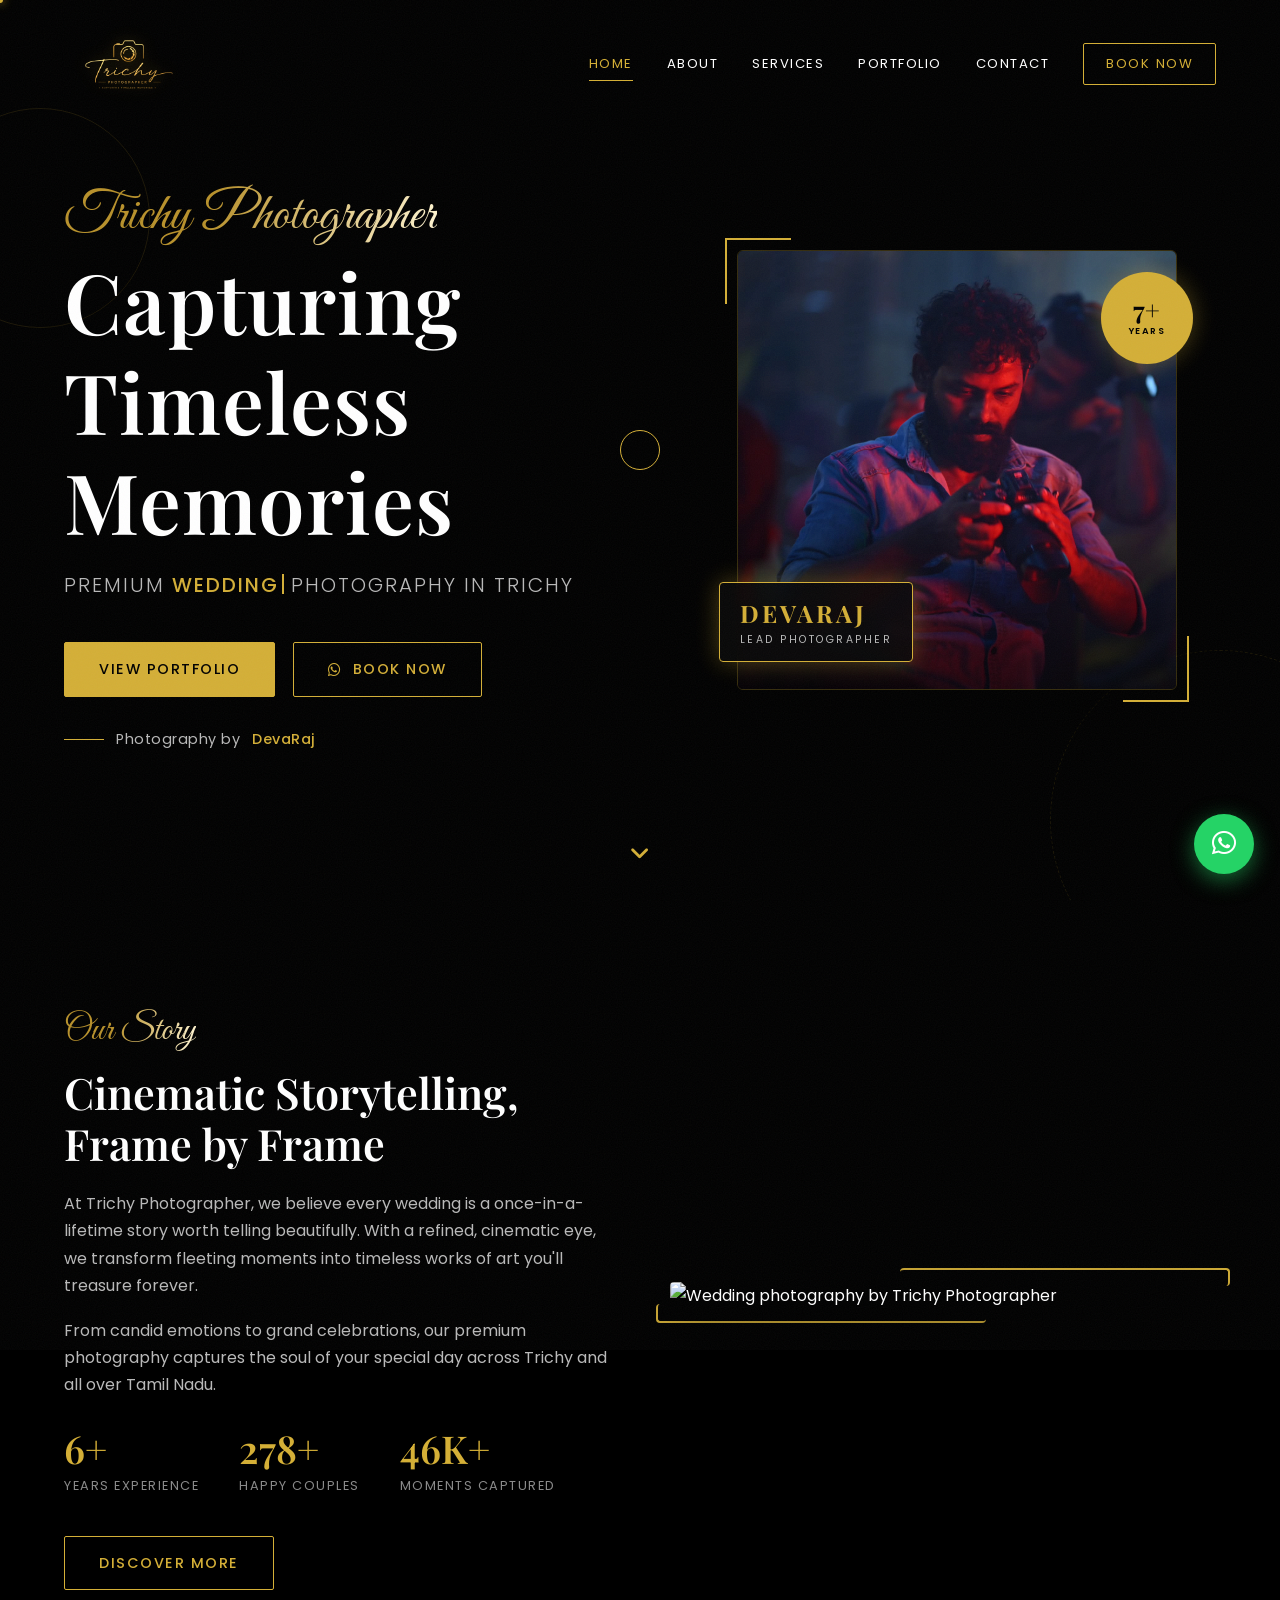
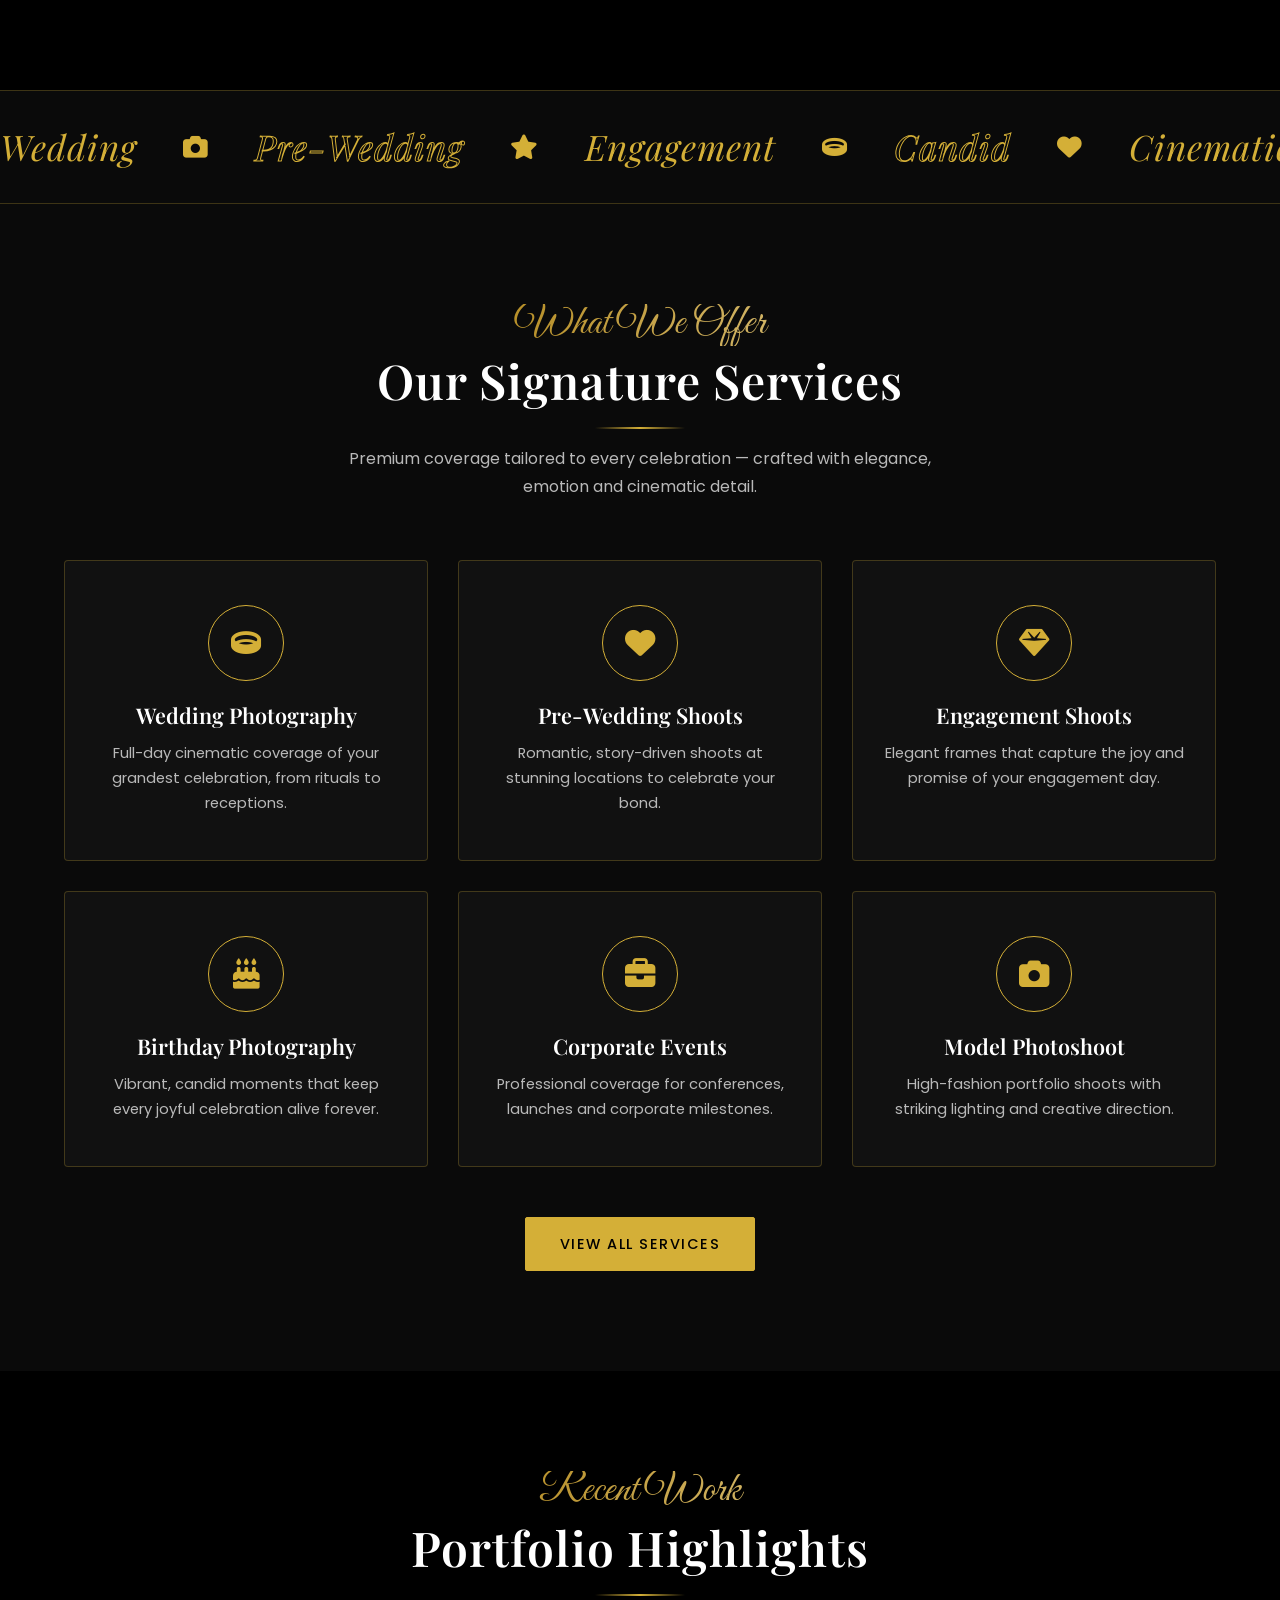
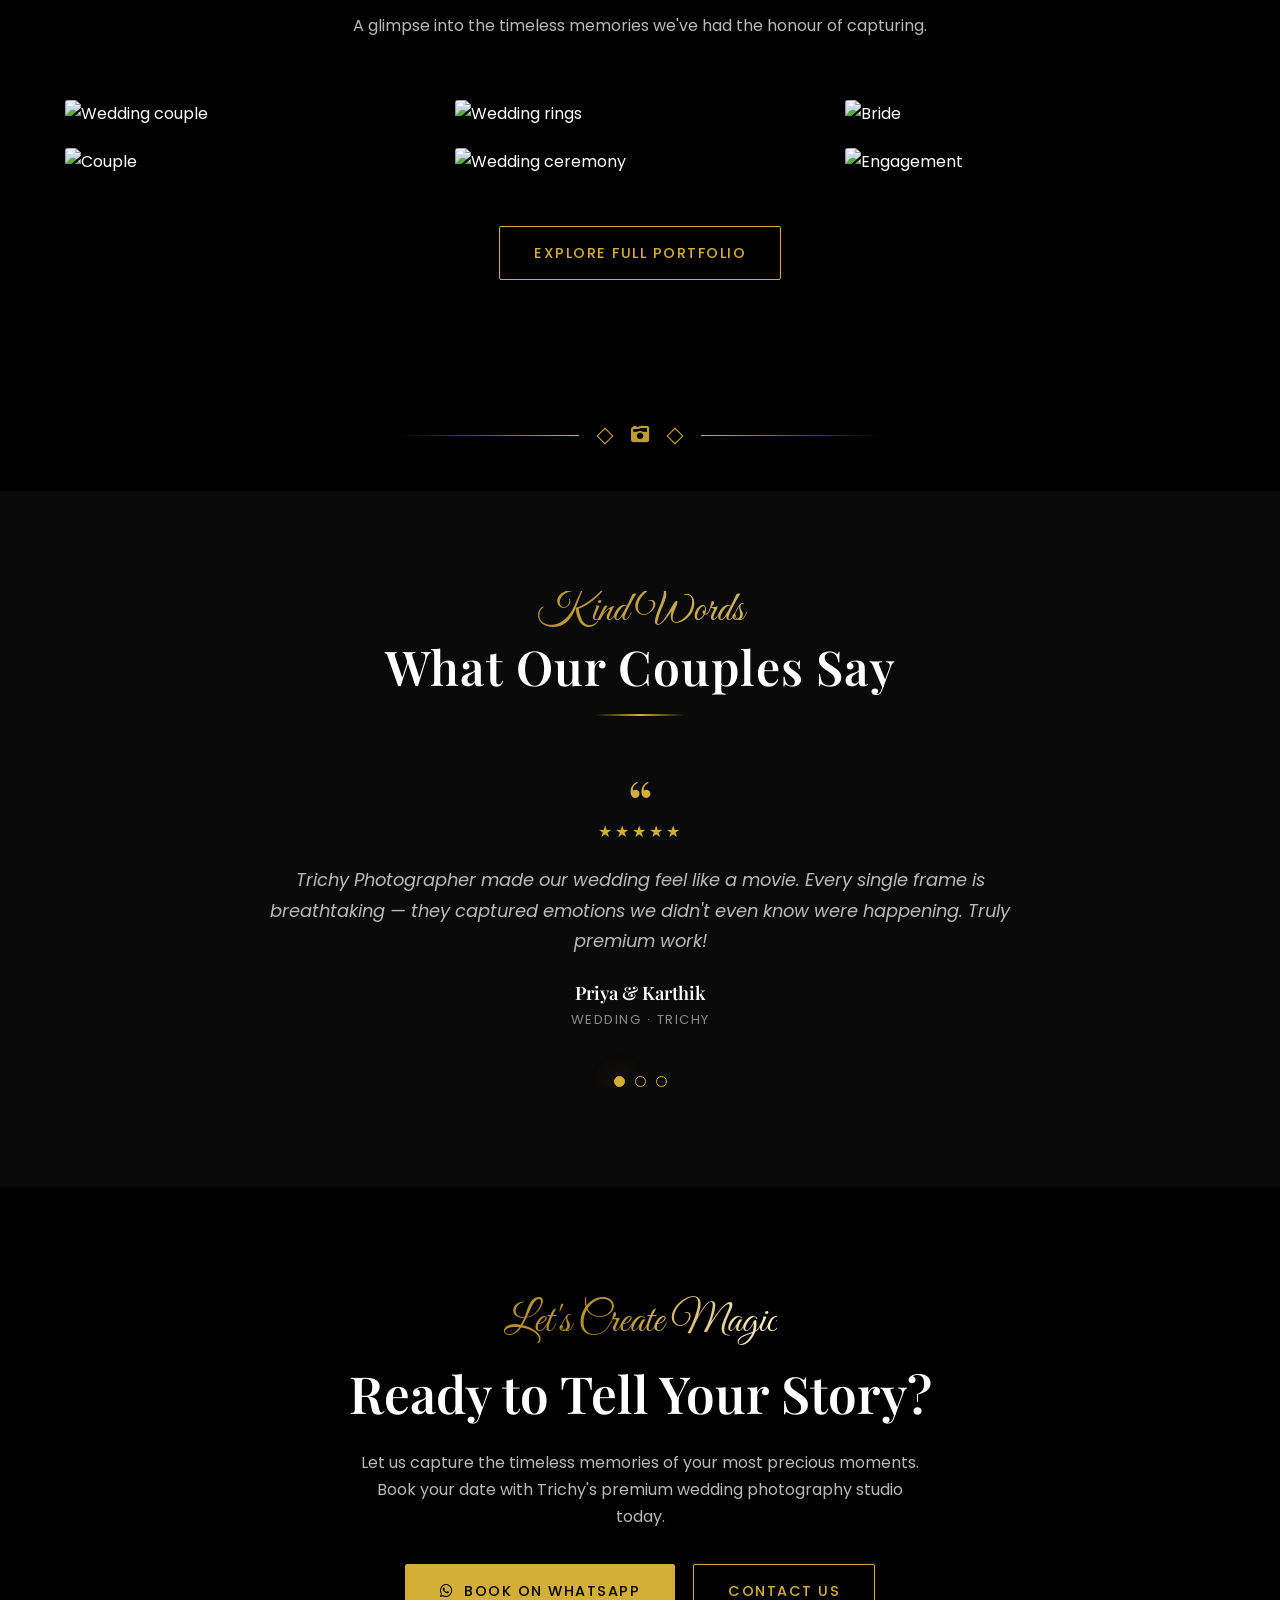
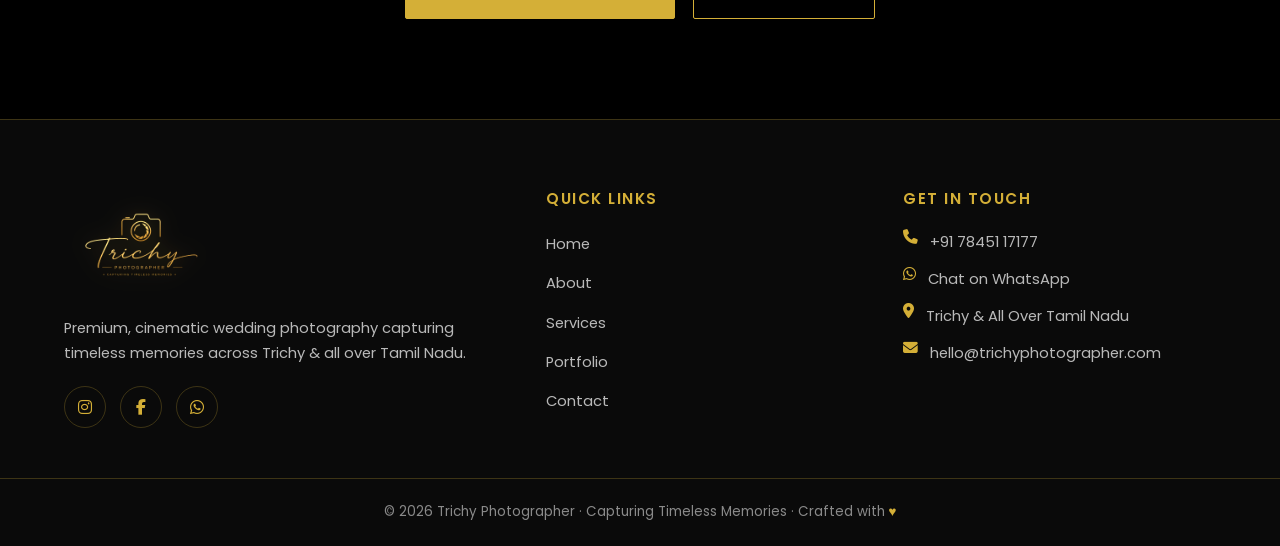
==== index.html @ b7a48b43 "Initial commit: Trichy Photographer premium wedding photography website Multi-page responsive site (" ====
<!DOCTYPE html>
<html lang="en">
<head>
  <meta charset="UTF-8" />
  <meta name="viewport" content="width=device-width, initial-scale=1.0" />
  <title>Trichy Photographer | Premium Wedding Photography in Trichy</title>
  <meta name="description" content="Trichy Photographer — premium, cinematic wedding photography in Trichy & all over Tamil Nadu. Capturing timeless memories with an elegant, emotional touch." />

  <!-- Favicon -->
  <link rel="icon" type="image/x-icon" href="images/favicon.ico" />

  <!-- Google Fonts: Playfair Display (headings) · Great Vibes (script) · Poppins (body) -->
  <link rel="preconnect" href="https://fonts.googleapis.com" />
  <link rel="preconnect" href="https://fonts.gstatic.com" crossorigin />
  <link href="https://fonts.googleapis.com/css2?family=Great+Vibes&family=Playfair+Display:wght@500;600;700&family=Poppins:wght@300;400;500;600&display=swap" rel="stylesheet" />

  <!-- Font Awesome icons -->
  <link rel="stylesheet" href="https://cdnjs.cloudflare.com/ajax/libs/font-awesome/6.5.1/css/all.min.css" />

  <link rel="stylesheet" href="css/style.css" />
</head>
<body>
    <div class="preloader"><span class="loader-ring"></span><img class="loader-logo" src="images/logo_transparent.png" alt="Trichy Photographer" /></div>

  <!-- ============ HEADER ============ -->
  <header class="header">
    <div class="container nav">
      <a href="index.html" class="nav-logo"><img src="images/logo_transparent.png" alt="Trichy Photographer" /></a>
      <button class="nav-toggle" aria-label="Toggle menu"><span></span><span></span><span></span></button>
      <nav class="nav-menu">
        <a href="index.html" class="active">Home</a>
        <a href="about.html">About</a>
        <a href="services.html">Services</a>
        <a href="portfolio.html">Portfolio</a>
        <a href="contact.html">Contact</a>
        <a href="https://wa.me/917845117177" class="nav-cta" target="_blank">Book Now</a>
      </nav>
    </div>
  </header>

  <!-- ============ HERO ============ -->
  <section class="hero">
    <div class="hero-bg" style="background-image:url('https://images.unsplash.com/photo-1613665667184-81bb9b8605e2?auto=format&fit=crop&w=1600&q=80');"></div>
    <div class="hero-grid">
      <!-- Text -->
      <div class="hero-text">
        <span class="script reveal">Trichy Photographer</span>
        <h1 class="reveal delay-1">Capturing Timeless Memories</h1>
        <p class="reveal delay-2">Premium <span class="typed-wrap"><span class="typed" data-words="Wedding,Pre-Wedding,Candid,Cinematic,Engagement"></span><span class="typed-caret"></span></span> Photography in Trichy</p>
        <div class="hero-btns reveal delay-3">
          <a href="portfolio.html" class="btn btn-gold">View Portfolio</a>
          <a href="https://wa.me/917845117177" target="_blank" class="btn btn-ghost"><i class="fab fa-whatsapp"></i> Book Now</a>
        </div>
        <div class="hero-credit reveal delay-3"><span class="line"></span> Photography by <b>DevaRaj</b></div>
      </div>
      <!-- Photographer portrait -->
      <div class="hero-portrait reveal delay-2">
        <div class="frame"><img src="images/photographer.png" alt="DevaRaj — Lead Photographer at Trichy Photographer" /></div>
        <div class="hero-chip"><b>7+</b><span>Years</span></div>
        <div class="hero-badge">
          <span class="name">DevaRaj</span>
          <span>Lead Photographer</span>
        </div>
      </div>
    </div>
    <a href="#about" class="scroll-cue"><i class="fas fa-angle-down"></i></a>
  </section>

  <!-- ============ ABOUT PREVIEW ============ -->
  <section id="about">
    <div class="container split">
      <div class="split-text reveal">
        <span class="script">Our Story</span>
        <h2>Cinematic Storytelling, Frame by Frame</h2>
        <p>At Trichy Photographer, we believe every wedding is a once-in-a-lifetime story worth telling beautifully. With a refined, cinematic eye, we transform fleeting moments into timeless works of art you'll treasure forever.</p>
        <p>From candid emotions to grand celebrations, our premium photography captures the soul of your special day across Trichy and all over Tamil Nadu.</p>
        <div class="stats">
          <div class="stat"><h3 data-count="7" data-suffix="+">0</h3><span>Years Experience</span></div>
          <div class="stat"><h3 data-count="300" data-suffix="+">0</h3><span>Happy Couples</span></div>
          <div class="stat"><h3 data-count="50" data-suffix="K+">0</h3><span>Moments Captured</span></div>
        </div>
        <a href="about.html" class="btn btn-ghost">Discover More</a>
      </div>
      <div class="split-img reveal delay-1">
        <img src="https://images.unsplash.com/photo-1570212773364-e30cd076539e?auto=format&fit=crop&w=900&q=80" alt="Wedding photography by Trichy Photographer" />
      </div>
    </div>
  </section>

  <!-- ============ MOVING MARQUEE STRIP ============ -->
  <div class="marquee">
    <div class="marquee-track">
      <span class="fill">Wedding <i class="fas fa-camera"></i></span>
      <span>Pre-Wedding <i class="fas fa-star"></i></span>
      <span class="fill">Engagement <i class="fas fa-ring"></i></span>
      <span>Candid <i class="fas fa-heart"></i></span>
      <span class="fill">Cinematic <i class="fas fa-film"></i></span>
      <span>Portraits <i class="fas fa-star"></i></span>
      <!-- duplicate set for seamless loop -->
      <span class="fill">Wedding <i class="fas fa-camera"></i></span>
      <span>Pre-Wedding <i class="fas fa-star"></i></span>
      <span class="fill">Engagement <i class="fas fa-ring"></i></span>
      <span>Candid <i class="fas fa-heart"></i></span>
      <span class="fill">Cinematic <i class="fas fa-film"></i></span>
      <span>Portraits <i class="fas fa-star"></i></span>
    </div>
  </div>

  <!-- ============ SERVICES HIGHLIGHTS ============ -->
  <section style="background:var(--deep);">
    <div class="container">
      <div class="section-head reveal">
        <span class="script">What We Offer</span>
        <h2>Our Signature Services</h2>
        <div class="divider"></div>
        <p>Premium coverage tailored to every celebration — crafted with elegance, emotion and cinematic detail.</p>
      </div>
      <div class="grid-3">
        <div class="service-card reveal">
          <div class="service-icon"><i class="fas fa-ring"></i></div>
          <h3>Wedding Photography</h3>
          <p>Full-day cinematic coverage of your grandest celebration, from rituals to receptions.</p>
        </div>
        <div class="service-card reveal delay-1">
          <div class="service-icon"><i class="fas fa-heart"></i></div>
          <h3>Pre-Wedding Shoots</h3>
          <p>Romantic, story-driven shoots at stunning locations to celebrate your bond.</p>
        </div>
        <div class="service-card reveal delay-2">
          <div class="service-icon"><i class="fas fa-gem"></i></div>
          <h3>Engagement Shoots</h3>
          <p>Elegant frames that capture the joy and promise of your engagement day.</p>
        </div>
        <div class="service-card reveal">
          <div class="service-icon"><i class="fas fa-birthday-cake"></i></div>
          <h3>Birthday Photography</h3>
          <p>Vibrant, candid moments that keep every joyful celebration alive forever.</p>
        </div>
        <div class="service-card reveal delay-1">
          <div class="service-icon"><i class="fas fa-briefcase"></i></div>
          <h3>Corporate Events</h3>
          <p>Professional coverage for conferences, launches and corporate milestones.</p>
        </div>
        <div class="service-card reveal delay-2">
          <div class="service-icon"><i class="fas fa-camera"></i></div>
          <h3>Model Photoshoot</h3>
          <p>High-fashion portfolio shoots with striking lighting and creative direction.</p>
        </div>
      </div>
      <div style="text-align:center;margin-top:50px;" class="reveal">
        <a href="services.html" class="btn btn-gold">View All Services</a>
      </div>
    </div>
  </section>

  <!-- ============ PORTFOLIO PREVIEW ============ -->
  <section>
    <div class="container">
      <div class="section-head reveal">
        <span class="script">Recent Work</span>
        <h2>Portfolio Highlights</h2>
        <div class="divider"></div>
        <p>A glimpse into the timeless memories we've had the honour of capturing.</p>
      </div>
      <div class="gallery-grid">
        <div class="tile reveal" data-full="https://images.unsplash.com/photo-1619516388835-2b60acc4049e?auto=format&fit=crop&w=1400&q=80">
          <img src="https://images.unsplash.com/photo-1619516388835-2b60acc4049e?auto=format&fit=crop&w=700&q=80" alt="Wedding couple" />
          <span class="zoom-ico"><i class="fas fa-plus"></i></span>
          <div class="tile-cap"><span>Wedding</span><h4>The Grand Union</h4></div>
        </div>
        <div class="tile reveal delay-1" data-full="https://images.unsplash.com/photo-1686865604150-43f95d61416c?auto=format&fit=crop&w=1400&q=80">
          <img src="https://images.unsplash.com/photo-1686865604150-43f95d61416c?auto=format&fit=crop&w=700&q=80" alt="Wedding rings" />
          <span class="zoom-ico"><i class="fas fa-plus"></i></span>
          <div class="tile-cap"><span>Details</span><h4>Forever Rings</h4></div>
        </div>
        <div class="tile reveal delay-2" data-full="https://images.unsplash.com/photo-1641699862936-be9f49b1c38d?auto=format&fit=crop&w=1400&q=80">
          <img src="https://images.unsplash.com/photo-1641699862936-be9f49b1c38d?auto=format&fit=crop&w=700&q=80" alt="Bride" />
          <span class="zoom-ico"><i class="fas fa-plus"></i></span>
          <div class="tile-cap"><span>Portrait</span><h4>The Radiant Bride</h4></div>
        </div>
        <div class="tile reveal" data-full="https://images.unsplash.com/photo-1587271449604-04bb40332709?auto=format&fit=crop&w=1400&q=80">
          <img src="https://images.unsplash.com/photo-1587271449604-04bb40332709?auto=format&fit=crop&w=700&q=80" alt="Couple" />
          <span class="zoom-ico"><i class="fas fa-plus"></i></span>
          <div class="tile-cap"><span>Pre-Wedding</span><h4>Golden Hour Love</h4></div>
        </div>
        <div class="tile reveal delay-1" data-full="https://images.unsplash.com/photo-1650873329159-53682104c8a4?auto=format&fit=crop&w=1400&q=80">
          <img src="https://images.unsplash.com/photo-1650873329159-53682104c8a4?auto=format&fit=crop&w=700&q=80" alt="Wedding ceremony" />
          <span class="zoom-ico"><i class="fas fa-plus"></i></span>
          <div class="tile-cap"><span>Ceremony</span><h4>Sacred Vows</h4></div>
        </div>
        <div class="tile reveal delay-2" data-full="https://images.unsplash.com/photo-1567530331069-630c6a3926f3?auto=format&fit=crop&w=1400&q=80">
          <img src="https://images.unsplash.com/photo-1567530331069-630c6a3926f3?auto=format&fit=crop&w=700&q=80" alt="Engagement" />
          <span class="zoom-ico"><i class="fas fa-plus"></i></span>
          <div class="tile-cap"><span>Engagement</span><h4>The Promise</h4></div>
        </div>
      </div>
      <div style="text-align:center;margin-top:50px;" class="reveal">
        <a href="portfolio.html" class="btn btn-ghost">Explore Full Portfolio</a>
      </div>
    </div>
  </section>

  <!-- Ornamental divider -->
  <div class="ornament reveal"><span class="bar l"></span><span class="diamond"></span><i class="fas fa-camera-retro"></i><span class="diamond"></span><span class="bar r"></span></div>

  <!-- ============ TESTIMONIALS ============ -->
  <section class="testimonials">
    <div class="container">
      <div class="section-head reveal">
        <span class="script">Kind Words</span>
        <h2>What Our Couples Say</h2>
        <div class="divider"></div>
      </div>
      <div class="slider reveal">
        <div class="slides">
          <div class="slide">
            <div class="quote-mark">&ldquo;</div>
            <div class="stars">★★★★★</div>
            <p>Trichy Photographer made our wedding feel like a movie. Every single frame is breathtaking — they captured emotions we didn't even know were happening. Truly premium work!</p>
            <h4>Priya &amp; Karthik</h4>
            <span>Wedding · Trichy</span>
          </div>
          <div class="slide">
            <div class="quote-mark">&ldquo;</div>
            <div class="stars">★★★★★</div>
            <p>The pre-wedding shoot was magical. So professional, patient and creative. The gold-hour photos are now framed all over our home. Highly recommended!</p>
            <h4>Deepa &amp; Arun</h4>
            <span>Pre-Wedding · Tanjore</span>
          </div>
          <div class="slide">
            <div class="quote-mark">&ldquo;</div>
            <div class="stars">★★★★★</div>
            <p>From engagement to reception, the team was flawless. Elegant, cinematic and worth every rupee. Our families keep talking about the album!</p>
            <h4>Sneha &amp; Vignesh</h4>
            <span>Wedding · Madurai</span>
          </div>
        </div>
        <div class="slider-dots"></div>
      </div>
    </div>
  </section>

  <!-- ============ CTA BANNER ============ -->
  <section class="cta-banner">
    <div class="hero-bg" style="background-image:url('https://images.unsplash.com/photo-1654157085616-cd80ec5fca2f?auto=format&fit=crop&w=1920&q=80');"></div>
    <div class="container">
      <span class="script reveal">Let's Create Magic</span>
      <h2 class="reveal delay-1">Ready to Tell Your Story?</h2>
      <p class="reveal delay-2">Let us capture the timeless memories of your most precious moments. Book your date with Trichy's premium wedding photography studio today.</p>
      <div class="hero-btns reveal delay-3">
        <a href="https://wa.me/917845117177" target="_blank" class="btn btn-gold"><i class="fab fa-whatsapp"></i> Book on WhatsApp</a>
        <a href="contact.html" class="btn btn-ghost">Contact Us</a>
      </div>
    </div>
  </section>

  <!-- ============ FOOTER ============ -->
  <footer class="footer">
    <div class="container footer-grid">
      <div class="footer-col about">
        <div class="footer-logo"><img src="images/logo_transparent.png" alt="Trichy Photographer" /></div>
        <p>Premium, cinematic wedding photography capturing timeless memories across Trichy &amp; all over Tamil Nadu.</p>
        <div class="socials">
          <a href="https://instagram.com/trichyphotographer" target="_blank" aria-label="Instagram"><i class="fab fa-instagram"></i></a>
          <a href="https://facebook.com/trichyphotographer" target="_blank" aria-label="Facebook"><i class="fab fa-facebook-f"></i></a>
          <a href="https://wa.me/917845117177" target="_blank" aria-label="WhatsApp"><i class="fab fa-whatsapp"></i></a>
        </div>
      </div>
      <div class="footer-col">
        <h4>Quick Links</h4>
        <ul>
          <li><a href="index.html">Home</a></li>
          <li><a href="about.html">About</a></li>
          <li><a href="services.html">Services</a></li>
          <li><a href="portfolio.html">Portfolio</a></li>
          <li><a href="contact.html">Contact</a></li>
        </ul>
      </div>
      <div class="footer-col">
        <h4>Get In Touch</h4>
        <ul class="footer-contact">
          <li><i class="fas fa-phone"></i> <a href="tel:+917845117177">+91 78451 17177</a></li>
          <li><i class="fab fa-whatsapp"></i> <a href="https://wa.me/917845117177" target="_blank">Chat on WhatsApp</a></li>
          <li><i class="fas fa-location-dot"></i> Trichy &amp; All Over Tamil Nadu</li>
          <li><i class="fas fa-envelope"></i> hello@trichyphotographer.com</li>
        </ul>
      </div>
    </div>
    <div class="footer-bottom">
      &copy; <span id="year"></span> Trichy Photographer · Capturing Timeless Memories · Crafted with <span style="color:var(--gold)">&#9829;</span>
    </div>
  </footer>

  <!-- Floating WhatsApp -->
  <a href="https://wa.me/917845117177" class="wa-float" target="_blank" aria-label="Chat on WhatsApp"><i class="fab fa-whatsapp"></i></a>

  <script src="js/script.js"></script>
</body>
</html>
---- css/style.css ----
/* =============================================================
   TRICHY PHOTOGRAPHER — Premium Wedding Photography Website
   Theme: Black (#000) + Gold (#D4AF37)
   Fonts: Playfair Display (headings) · Great Vibes (script) · Poppins (body)
   ============================================================= */

/* ---------- 1. CSS VARIABLES ---------- */
:root {
  --black:        #000000;
  --deep:         #0a0a0a;
  --panel:        #111111;
  --panel-2:      #161616;
  --gold:         #d4af37;
  --gold-soft:    #e8c86a;
  --gold-deep:    #b8912b;
  --white:        #ffffff;
  --grey:         #b9b9b9;
  --grey-dim:     #8a8a8a;
  --line:         rgba(212, 175, 55, 0.25);

  --font-head:  'Playfair Display', Georgia, serif;
  --font-script:'Great Vibes', cursive;
  --font-body:  'Poppins', -apple-system, Segoe UI, sans-serif;

  --ease:       0.35s ease;
  --shadow-gold: 0 0 25px rgba(212, 175, 55, 0.35);
  --maxw: 1200px;
}

/* ---------- 2. RESET / BASE ---------- */
* { margin: 0; padding: 0; box-sizing: border-box; }

html { scroll-behavior: smooth; }

body {
  font-family: var(--font-body);
  background: var(--black);
  color: var(--white);
  line-height: 1.7;
  overflow-x: hidden;
  -webkit-font-smoothing: antialiased;
}

a { color: inherit; text-decoration: none; }
img { max-width: 100%; display: block; }
ul { list-style: none; }

h1, h2, h3, h4 { font-family: var(--font-head); font-weight: 600; line-height: 1.2; }

::selection { background: var(--gold); color: var(--black); }

/* Slim gold scrollbar */
::-webkit-scrollbar { width: 10px; }
::-webkit-scrollbar-track { background: var(--black); }
::-webkit-scrollbar-thumb { background: var(--gold-deep); border-radius: 6px; }

/* ---------- 3. LAYOUT HELPERS ---------- */
.container { width: 90%; max-width: var(--maxw); margin: 0 auto; }

section { padding: 100px 0; position: relative; }

.section-head { text-align: center; margin-bottom: 60px; }
.section-head .script {
  font-family: var(--font-script);
  color: var(--gold);
  font-size: clamp(1.8rem, 4vw, 2.6rem);
  display: block;
  line-height: 1;
}
.section-head h2 {
  font-size: clamp(2rem, 5vw, 3rem);
  margin-top: 6px;
  letter-spacing: 1px;
}
.section-head p { color: var(--grey); max-width: 620px; margin: 16px auto 0; }

/* Decorative gold divider */
.divider {
  width: 90px; height: 2px; margin: 18px auto 0;
  background: linear-gradient(90deg, transparent, var(--gold), transparent);
}
.divider.left { margin: 18px 0 0; }

/* ---------- 4. BUTTONS ---------- */
.btn {
  display: inline-flex; align-items: center; gap: 10px;
  padding: 14px 34px;
  font-family: var(--font-body); font-weight: 500; font-size: .9rem;
  letter-spacing: 1.5px; text-transform: uppercase;
  border-radius: 2px; cursor: pointer;
  transition: all var(--ease);
  border: 1.5px solid var(--gold);
}
.btn-gold { background: var(--gold); color: var(--black); }
.btn-gold:hover {
  background: transparent; color: var(--gold);
  box-shadow: var(--shadow-gold); transform: translateY(-3px);
}
.btn-ghost { background: transparent; color: var(--gold); }
.btn-ghost:hover {
  background: var(--gold); color: var(--black);
  box-shadow: var(--shadow-gold); transform: translateY(-3px);
}

/* ---------- 5. HEADER / NAV ---------- */
.header {
  position: fixed; top: 0; left: 0; width: 100%; z-index: 1000;
  padding: 22px 0;
  transition: background var(--ease), padding var(--ease), box-shadow var(--ease);
}
.header.scrolled {
  background: rgba(0, 0, 0, 0.92);
  padding: 12px 0;
  box-shadow: 0 6px 30px rgba(0, 0, 0, 0.6);
  border-bottom: 1px solid var(--line);
  backdrop-filter: blur(6px);
}
.nav { display: flex; align-items: center; justify-content: space-between; }
/* Transparent logo has built-in padding, so display it larger + add a gold glow to pop on dark */
.nav-logo img {
  height: 84px; transition: height var(--ease);
  filter: drop-shadow(0 0 8px rgba(212,175,55,.45)) brightness(1.12) contrast(1.06);
}
.header.scrolled .nav-logo img { height: 64px; }
.nav-logo:hover img { filter: drop-shadow(0 0 14px rgba(212,175,55,.75)) brightness(1.2) contrast(1.08); }

.nav-menu { display: flex; align-items: center; gap: 34px; }
.nav-menu a {
  font-size: .82rem; letter-spacing: 1.5px; text-transform: uppercase;
  font-weight: 400; color: var(--white); position: relative; padding: 4px 0;
  transition: color var(--ease);
}
.nav-menu a::after {
  content: ''; position: absolute; left: 0; bottom: -2px;
  width: 0; height: 1.5px; background: var(--gold); transition: width var(--ease);
}
.nav-menu a:hover, .nav-menu a.active { color: var(--gold); }
.nav-menu a:hover::after, .nav-menu a.active::after { width: 100%; }

.nav-menu .nav-cta {
  border: 1.5px solid var(--gold); color: var(--gold);
  padding: 9px 22px; border-radius: 2px;
}
.nav-menu .nav-cta::after { display: none; }
.nav-menu .nav-cta:hover { background: var(--gold); color: var(--black); }

/* Hamburger */
.nav-toggle {
  display: none; background: none; border: none; cursor: pointer;
  width: 34px; height: 26px; position: relative; z-index: 1100;
}
.nav-toggle span {
  position: absolute; left: 0; height: 2px; width: 100%;
  background: var(--gold); transition: all var(--ease);
}
.nav-toggle span:nth-child(1) { top: 2px; }
.nav-toggle span:nth-child(2) { top: 12px; }
.nav-toggle span:nth-child(3) { top: 22px; }
.nav-toggle.open span:nth-child(1) { top: 12px; transform: rotate(45deg); }
.nav-toggle.open span:nth-child(2) { opacity: 0; }
.nav-toggle.open span:nth-child(3) { top: 12px; transform: rotate(-45deg); }

/* ---------- 6. HERO ---------- */
.hero {
  min-height: 100vh; display: flex; align-items: center; justify-content: center;
  text-align: center; position: relative; overflow: hidden; padding: 120px 0 80px;
}
.hero-bg {
  position: absolute; inset: 0; z-index: -2;
  background-size: cover; background-position: center;
  background-attachment: fixed;
  transform: scale(1.05);
}
.hero::after { /* cinematic dark overlay */
  content: ''; position: absolute; inset: 0; z-index: -1;
  background: linear-gradient(180deg, rgba(0,0,0,.7) 0%, rgba(0,0,0,.55) 40%, rgba(0,0,0,.85) 100%);
}
.hero-inner { max-width: 860px; padding: 0 20px; }
.hero .script {
  font-family: var(--font-script); color: var(--gold);
  font-size: clamp(2rem, 6vw, 3.4rem); line-height: 1;
}
.hero h1 {
  font-size: clamp(2.6rem, 8vw, 5.2rem);
  letter-spacing: 1px; margin: 8px 0 18px; text-shadow: 0 4px 30px rgba(0,0,0,.6);
}
.hero p {
  color: var(--grey); font-size: clamp(1rem, 2.4vw, 1.25rem);
  letter-spacing: 2px; text-transform: uppercase; font-weight: 300; margin-bottom: 40px;
}
.hero-btns { display: flex; gap: 18px; justify-content: center; flex-wrap: wrap; }

.scroll-cue {
  position: absolute; bottom: 28px; left: 50%; transform: translateX(-50%);
  color: var(--gold); font-size: 1.4rem; animation: bounce 2s infinite;
}
@keyframes bounce { 0%,100%{transform:translate(-50%,0)} 50%{transform:translate(-50%,10px)} }

/* Hero two-column variant featuring the photographer */
.hero-grid {
  display: grid; grid-template-columns: 1.05fr .95fr; gap: 60px;
  align-items: center; width: 90%; max-width: 1180px; margin: 0 auto; text-align: left;
  position: relative; z-index: 2; /* keep content above decorative rings & particles */
}
.hero-grid .hero-text { max-width: 560px; }
.hero-grid .hero-text .hero-btns { justify-content: flex-start; }
.hero-credit {
  display: inline-flex; align-items: center; gap: 12px; margin-top: 30px;
  color: var(--grey); font-size: .9rem; letter-spacing: .5px;
}
.hero-credit .line { width: 40px; height: 1px; background: var(--gold); }
.hero-credit b { color: var(--gold); font-weight: 500; }

/* Framed photographer portrait */
.hero-portrait { position: relative; justify-self: center; max-width: 440px; width: 100%; }
.hero-portrait .frame {
  position: relative; border-radius: 6px; overflow: hidden;
  border: 1px solid var(--line); box-shadow: 0 30px 70px rgba(0,0,0,.65);
}
.hero-portrait .frame img { width: 100%; display: block; transition: transform .8s ease; }
.hero-portrait:hover .frame img { transform: scale(1.05); }
.hero-portrait .frame::after { /* subtle gold vignette */
  content: ''; position: absolute; inset: 0;
  background: linear-gradient(180deg, transparent 55%, rgba(0,0,0,.55));
}
/* offset gold corner accents */
.hero-portrait::before, .hero-portrait::after {
  content: ''; position: absolute; width: 64px; height: 64px; z-index: 2;
}
.hero-portrait::before { top: -12px; left: -12px; border-top: 2px solid var(--gold); border-left: 2px solid var(--gold); }
.hero-portrait::after { bottom: -12px; right: -12px; border-bottom: 2px solid var(--gold); border-right: 2px solid var(--gold); }
/* floating name badge */
.hero-badge {
  position: absolute; left: -18px; bottom: 28px; z-index: 3;
  background: rgba(10,10,10,.85); backdrop-filter: blur(6px);
  border: 1px solid var(--gold); border-radius: 4px; padding: 12px 20px;
  box-shadow: var(--shadow-gold);
}
.hero-badge .name {
  display: block; font-family: var(--font-head); font-weight: 700; color: var(--gold);
  font-size: 1.5rem; line-height: 1; letter-spacing: 3px; text-transform: uppercase;
}
.hero-badge span { display: block; color: var(--grey); font-size: .66rem; letter-spacing: 2.5px; text-transform: uppercase; margin-top: 6px; }
/* floating experience chip */
.hero-chip {
  position: absolute; right: -16px; top: 22px; z-index: 3;
  background: var(--gold); color: var(--black); border-radius: 50%;
  width: 92px; height: 92px; display: grid; place-content: center; text-align: center;
  box-shadow: var(--shadow-gold); animation: floaty 3.5s ease-in-out infinite;
}
.hero-chip b { font-family: var(--font-head); font-size: 1.6rem; line-height: 1; }
.hero-chip span { font-size: .58rem; letter-spacing: 1.5px; text-transform: uppercase; font-weight: 600; }
@keyframes floaty { 0%,100%{ transform: translateY(0);} 50%{ transform: translateY(-10px);} }

/* Page banner (for interior pages) */
.page-banner {
  min-height: 60vh; display: flex; align-items: center; justify-content: center;
  text-align: center; position: relative; overflow: hidden; padding: 160px 0 90px;
}
.page-banner .hero-bg { background-attachment: fixed; }
.page-banner::after {
  content: ''; position: absolute; inset: 0; z-index: -1;
  background: linear-gradient(180deg, rgba(0,0,0,.75), rgba(0,0,0,.85));
}
.page-banner .script { font-family: var(--font-script); color: var(--gold); font-size: clamp(1.6rem,4vw,2.4rem); }
.page-banner h1 { font-size: clamp(2.4rem, 6vw, 4rem); letter-spacing: 1px; }
.breadcrumb { margin-top: 14px; color: var(--grey); font-size: .85rem; letter-spacing: 2px; text-transform: uppercase; }
.breadcrumb a:hover { color: var(--gold); }

/* ---------- 7. ABOUT PREVIEW / SPLIT ---------- */
.split {
  display: grid; grid-template-columns: 1fr 1fr; gap: 60px; align-items: center;
}
.split-img { position: relative; }
.split-img img {
  width: 100%; height: 100%; object-fit: cover; border-radius: 4px;
  box-shadow: 0 20px 60px rgba(0,0,0,.6);
}
.split-img::before { /* gold frame accent */
  content: ''; position: absolute; inset: -14px -14px auto auto;
  width: 60%; height: 60%; border-top: 2px solid var(--gold); border-right: 2px solid var(--gold);
  border-radius: 4px; z-index: -1;
}
.split-img::after {
  content: ''; position: absolute; inset: auto auto -14px -14px;
  width: 60%; height: 60%; border-bottom: 2px solid var(--gold); border-left: 2px solid var(--gold);
  border-radius: 4px; z-index: -1;
}
.split-text .script { font-family: var(--font-script); color: var(--gold); font-size: clamp(1.6rem,4vw,2.3rem); }
.split-text h2 { font-size: clamp(1.8rem, 4vw, 2.7rem); margin: 4px 0 20px; }
.split-text p { color: var(--grey); margin-bottom: 18px; }
.split-text .btn { margin-top: 12px; }

/* Stats row */
.stats { display: flex; gap: 40px; flex-wrap: wrap; margin: 26px 0; }
.stat h3 { font-size: 2.4rem; color: var(--gold); }
.stat span { color: var(--grey-dim); font-size: .8rem; letter-spacing: 1.5px; text-transform: uppercase; }

/* ---------- 8. SERVICE CARDS ---------- */
.grid-3 { display: grid; grid-template-columns: repeat(3, 1fr); gap: 30px; }

.service-card {
  background: var(--panel); border: 1px solid var(--line);
  padding: 44px 30px; text-align: center; border-radius: 4px;
  transition: transform var(--ease), box-shadow var(--ease), border-color var(--ease);
  position: relative; overflow: hidden;
}
.service-card::before {
  content: ''; position: absolute; top: 0; left: 0; width: 100%; height: 3px;
  background: linear-gradient(90deg, var(--gold-deep), var(--gold-soft));
  transform: scaleX(0); transform-origin: left; transition: transform var(--ease);
}
.service-card:hover { transform: translateY(-10px); box-shadow: 0 20px 50px rgba(0,0,0,.6); border-color: var(--gold); }
.service-card:hover::before { transform: scaleX(1); }
.service-icon {
  width: 76px; height: 76px; margin: 0 auto 22px; border-radius: 50%;
  display: grid; place-items: center; font-size: 1.9rem; color: var(--gold);
  border: 1.5px solid var(--gold); transition: all var(--ease);
}
.service-card:hover .service-icon { background: var(--gold); color: var(--black); box-shadow: var(--shadow-gold); }
.service-card h3 { font-size: 1.35rem; margin-bottom: 12px; }
.service-card p { color: var(--grey); font-size: .92rem; }

/* Service cards with image (services.html) */
.service-photo {
  position: relative; border-radius: 4px; overflow: hidden; border: 1px solid var(--line);
  background: var(--panel);
}
.service-photo .photo-wrap { height: 260px; overflow: hidden; }
.service-photo img { width: 100%; height: 100%; object-fit: cover; transition: transform .6s ease; }
.service-photo:hover img { transform: scale(1.12); }
.service-photo .body { padding: 26px 26px 30px; }
.service-photo .body h3 { font-size: 1.35rem; margin-bottom: 10px; color: var(--white); }
.service-photo .body .icon { color: var(--gold); font-size: 1.1rem; margin-bottom: 6px; }
.service-photo .body p { color: var(--grey); font-size: .92rem; }
.service-photo::after {
  content: ''; position: absolute; inset: 0; border: 2px solid transparent;
  border-radius: 4px; transition: border-color var(--ease); pointer-events: none;
}
.service-photo:hover::after { border-color: var(--gold); }

/* ---------- 9. PORTFOLIO ---------- */
.filter-bar { display: flex; justify-content: center; gap: 12px; flex-wrap: wrap; margin-bottom: 44px; }
.filter-btn {
  background: transparent; border: 1px solid var(--line); color: var(--grey);
  padding: 9px 24px; border-radius: 2px; cursor: pointer; font-family: var(--font-body);
  font-size: .8rem; letter-spacing: 1.5px; text-transform: uppercase; transition: all var(--ease);
}
.filter-btn:hover, .filter-btn.active { background: var(--gold); color: var(--black); border-color: var(--gold); }

/* Masonry via CSS columns */
.masonry { columns: 3; column-gap: 18px; }
.masonry .tile { break-inside: avoid; margin-bottom: 18px; }

.gallery-grid { display: grid; grid-template-columns: repeat(3, 1fr); gap: 18px; }

.tile {
  position: relative; overflow: hidden; border-radius: 4px; cursor: pointer;
  border: 1px solid transparent; transition: border-color var(--ease);
}
.tile img { width: 100%; transition: transform .7s ease; display: block; }
.tile::after {
  content: ''; position: absolute; inset: 0;
  background: linear-gradient(180deg, transparent 40%, rgba(0,0,0,.8));
  opacity: 0; transition: opacity var(--ease);
}
.tile .tile-cap {
  position: absolute; left: 20px; bottom: 16px; z-index: 2;
  opacity: 0; transform: translateY(14px); transition: all var(--ease);
}
.tile .tile-cap span { color: var(--gold); font-size: .72rem; letter-spacing: 2px; text-transform: uppercase; }
.tile .tile-cap h4 { color: var(--white); font-size: 1.15rem; }
.tile:hover { border-color: var(--gold); }
.tile:hover img { transform: scale(1.14); }
.tile:hover::after { opacity: 1; }
.tile:hover .tile-cap { opacity: 1; transform: translateY(0); }
.tile .zoom-ico {
  position: absolute; top: 50%; left: 50%; transform: translate(-50%,-50%) scale(.6);
  color: var(--gold); font-size: 1.6rem; opacity: 0; transition: all var(--ease); z-index: 2;
}
.tile:hover .zoom-ico { opacity: 1; transform: translate(-50%,-50%) scale(1); }
.tile.hide { display: none; }

/* Lightbox */
.lightbox {
  position: fixed; inset: 0; z-index: 3000; background: rgba(0,0,0,.95);
  display: none; align-items: center; justify-content: center; padding: 30px;
}
.lightbox.open { display: flex; }
.lightbox img { max-width: 90%; max-height: 85vh; border-radius: 4px; box-shadow: 0 0 60px rgba(0,0,0,.9); }
.lightbox .lb-close, .lightbox .lb-nav {
  position: absolute; color: var(--gold); background: rgba(0,0,0,.4);
  border: 1px solid var(--line); width: 52px; height: 52px; border-radius: 50%;
  font-size: 1.4rem; cursor: pointer; display: grid; place-items: center; transition: all var(--ease);
}
.lightbox .lb-close { top: 26px; right: 26px; }
.lightbox .lb-nav.prev { left: 26px; top: 50%; transform: translateY(-50%); }
.lightbox .lb-nav.next { right: 26px; top: 50%; transform: translateY(-50%); }
.lightbox .lb-close:hover, .lightbox .lb-nav:hover { background: var(--gold); color: var(--black); }

/* ---------- 10. TESTIMONIALS SLIDER ---------- */
.testimonials { background: var(--deep); }
.slider { max-width: 800px; margin: 0 auto; position: relative; overflow: hidden; }
.slides { display: flex; transition: transform .6s ease; }
.slide { min-width: 100%; text-align: center; padding: 10px 30px; }
.slide .quote-mark { font-family: var(--font-head); font-size: 4rem; color: var(--gold); line-height: .5; }
.slide p { color: var(--grey); font-size: 1.12rem; font-style: italic; margin: 20px 0 26px; }
.slide .stars { color: var(--gold); letter-spacing: 3px; margin-bottom: 14px; }
.slide h4 { color: var(--white); font-size: 1.15rem; }
.slide span { color: var(--grey-dim); font-size: .82rem; letter-spacing: 1.5px; text-transform: uppercase; }
.slider-dots { display: flex; gap: 10px; justify-content: center; margin-top: 34px; }
.slider-dots button {
  width: 11px; height: 11px; border-radius: 50%; border: 1px solid var(--gold);
  background: transparent; cursor: pointer; transition: all var(--ease); padding: 0;
}
.slider-dots button.active { background: var(--gold); box-shadow: var(--shadow-gold); }

/* ---------- 11. CTA BANNER ---------- */
.cta-banner {
  text-align: center; position: relative; overflow: hidden;
}
.cta-banner .hero-bg { background-attachment: fixed; }
.cta-banner::after {
  content: ''; position: absolute; inset: 0; z-index: -1;
  background: rgba(0,0,0,.82);
}
.cta-banner .script { font-family: var(--font-script); color: var(--gold); font-size: clamp(1.8rem,4vw,2.6rem); }
.cta-banner h2 { font-size: clamp(2rem, 5vw, 3.2rem); margin: 6px 0 24px; }
.cta-banner p { color: var(--grey); max-width: 560px; margin: 0 auto 34px; }
.cta-banner .hero-btns { display: flex; gap: 18px; justify-content: center; flex-wrap: wrap; }

/* ---------- 12. CONTACT ---------- */
.contact-grid { display: grid; grid-template-columns: 1fr 1fr; gap: 50px; }
.contact-info h3 { font-size: 1.8rem; margin-bottom: 10px; }
.contact-info > p { color: var(--grey); margin-bottom: 30px; }
.info-item { display: flex; gap: 18px; align-items: flex-start; margin-bottom: 24px; }
.info-item .ico {
  min-width: 50px; height: 50px; border-radius: 50%; border: 1.5px solid var(--gold);
  color: var(--gold); display: grid; place-items: center; font-size: 1.1rem; transition: all var(--ease);
}
.info-item:hover .ico { background: var(--gold); color: var(--black); }
.info-item h4 { font-family: var(--font-body); font-weight: 500; font-size: 1rem; letter-spacing: .5px; }
.info-item p, .info-item a { color: var(--grey); font-size: .95rem; }
.info-item a:hover { color: var(--gold); }

.contact-form { background: var(--panel); padding: 40px; border: 1px solid var(--line); border-radius: 4px; }
.contact-form .field { margin-bottom: 20px; }
.contact-form label { display: block; font-size: .8rem; letter-spacing: 1.5px; text-transform: uppercase; color: var(--gold); margin-bottom: 8px; }
.contact-form input, .contact-form textarea {
  width: 100%; background: var(--black); border: 1px solid var(--line);
  color: var(--white); padding: 13px 16px; border-radius: 2px; font-family: var(--font-body);
  font-size: .95rem; transition: border-color var(--ease), box-shadow var(--ease);
}
.contact-form input:focus, .contact-form textarea:focus {
  outline: none; border-color: var(--gold); box-shadow: 0 0 0 3px rgba(212,175,55,.12);
}
.contact-form textarea { resize: vertical; min-height: 130px; }
.form-note { font-size: .82rem; color: var(--grey-dim); margin-top: 14px; text-align: center; }

.map-wrap { margin-top: 0; }
.map-wrap iframe {
  width: 100%; height: 380px; border: 1px solid var(--line); border-radius: 4px; filter: grayscale(.3) contrast(1.1);
}

/* ---------- 13. FLOATING WHATSAPP ---------- */
.wa-float {
  position: fixed; bottom: 26px; right: 26px; z-index: 1500;
  width: 60px; height: 60px; border-radius: 50%; background: #25d366;
  display: grid; place-items: center; color: #fff; font-size: 1.7rem;
  box-shadow: 0 6px 22px rgba(37,211,102,.5); transition: transform var(--ease);
  animation: wa-pulse 2.4s infinite;
}
.wa-float:hover { transform: scale(1.12); }
@keyframes wa-pulse {
  0% { box-shadow: 0 0 0 0 rgba(37,211,102,.5); }
  70% { box-shadow: 0 0 0 18px rgba(37,211,102,0); }
  100% { box-shadow: 0 0 0 0 rgba(37,211,102,0); }
}

/* ---------- 14. FOOTER ---------- */
.footer { background: var(--deep); border-top: 1px solid var(--line); padding: 70px 0 0; }
.footer-grid { display: grid; grid-template-columns: 1.4fr 1fr 1fr; gap: 44px; padding-bottom: 50px; }
.footer-logo img {
  height: 108px; margin-bottom: 18px; margin-left: -6px;
  filter: drop-shadow(0 0 10px rgba(212,175,55,.4)) brightness(1.12) contrast(1.06);
}
.footer-col p { color: var(--grey); font-size: .92rem; margin-bottom: 20px; }
.footer-col h4 {
  font-family: var(--font-body); font-weight: 600; letter-spacing: 1.5px;
  text-transform: uppercase; font-size: .95rem; color: var(--gold); margin-bottom: 22px;
}
.footer-col ul li { margin-bottom: 12px; }
.footer-col ul li a { color: var(--grey); font-size: .92rem; transition: all var(--ease); }
.footer-col ul li a:hover { color: var(--gold); padding-left: 6px; }
.footer-contact li { display: flex; gap: 12px; color: var(--grey); font-size: .92rem; margin-bottom: 14px; }
.footer-contact li i { color: var(--gold); }
.socials { display: flex; gap: 14px; margin-top: 6px; }
.socials a {
  width: 42px; height: 42px; border-radius: 50%; border: 1px solid var(--line);
  display: grid; place-items: center; color: var(--gold); transition: all var(--ease);
}
.socials a:hover { background: var(--gold); color: var(--black); transform: translateY(-4px); box-shadow: var(--shadow-gold); }
.footer-bottom {
  border-top: 1px solid var(--line); text-align: center; padding: 22px 0;
  color: var(--grey-dim); font-size: .84rem;
}
.footer-bottom a { color: var(--gold); }

/* ---------- 15. SCROLL REVEAL ANIMATION ---------- */
.reveal { opacity: 0; transform: translateY(40px); transition: opacity .8s ease, transform .8s ease; }
.reveal.visible { opacity: 1; transform: translateY(0); }
.reveal.delay-1 { transition-delay: .12s; }
.reveal.delay-2 { transition-delay: .24s; }
.reveal.delay-3 { transition-delay: .36s; }

/* ---------- 16. MOTION & GRAPHICS ENHANCEMENTS ---------- */

/* Scroll progress bar (top gold line) */
.scroll-progress {
  position: fixed; top: 0; left: 0; height: 3px; width: 0%;
  background: linear-gradient(90deg, var(--gold-deep), var(--gold-soft), var(--gold));
  z-index: 2000; box-shadow: 0 0 12px rgba(212,175,55,.7);
  transition: width .1s linear;
}

/* Floating gold "bokeh" particles (injected into hero/banner sections) */
.bokeh-layer { position: absolute; inset: 0; overflow: hidden; z-index: -1; pointer-events: none; }
.bokeh {
  position: absolute; bottom: -60px; border-radius: 50%;
  background: radial-gradient(circle at 30% 30%, rgba(232,200,106,.9), rgba(212,175,55,.15) 60%, transparent 70%);
  filter: blur(1px); opacity: 0; animation: floatUp linear infinite;
}
@keyframes floatUp {
  0%   { transform: translateY(0) scale(1); opacity: 0; }
  10%  { opacity: .8; }
  90%  { opacity: .5; }
  100% { transform: translateY(-115vh) scale(1.25); opacity: 0; }
}

/* Shimmer sweep across gold script text */
.script, .hero h1 { position: relative; }
.hero .script, .section-head .script, .page-banner .script, .cta-banner .script, .split-text .script {
  background: linear-gradient(100deg, var(--gold-deep) 20%, #fff4cf 50%, var(--gold-deep) 80%);
  background-size: 200% auto;
  -webkit-background-clip: text; background-clip: text;
  -webkit-text-fill-color: transparent; color: transparent;
  animation: shimmer 5s linear infinite;
}
@keyframes shimmer { to { background-position: 200% center; } }

/* Moving marquee strip */
.marquee {
  background: var(--deep); border-top: 1px solid var(--line); border-bottom: 1px solid var(--line);
  padding: 26px 0; overflow: hidden; white-space: nowrap;
}
.marquee-track { display: inline-flex; gap: 46px; animation: marquee 26s linear infinite; will-change: transform; }
.marquee:hover .marquee-track { animation-play-state: paused; }
.marquee span {
  font-family: var(--font-head); font-size: clamp(1.4rem, 3vw, 2.2rem); font-style: italic;
  color: transparent; -webkit-text-stroke: 1px var(--gold); letter-spacing: 1px;
  display: inline-flex; align-items: center; gap: 46px;
}
.marquee span i { -webkit-text-stroke: 0; color: var(--gold); font-size: .7em; font-style: normal; }
.marquee span.fill { color: var(--gold); -webkit-text-stroke: 0; }
@keyframes marquee { from { transform: translateX(0); } to { transform: translateX(-50%); } }

/* Floating decorative aperture / ring outlines that drift on scroll */
.deco {
  position: absolute; border: 1.5px solid var(--line); border-radius: 50%;
  pointer-events: none; z-index: 0; opacity: .5;
}
.deco.spin { animation: spin 22s linear infinite; }
.deco.spin.rev { animation-direction: reverse; }
@keyframes spin { to { transform: rotate(360deg); } }

/* Back-to-top button */
.back-top {
  position: fixed; bottom: 98px; right: 26px; z-index: 1500;
  width: 48px; height: 48px; border-radius: 50%;
  background: transparent; border: 1.5px solid var(--gold); color: var(--gold);
  display: grid; place-items: center; cursor: pointer; font-size: 1rem;
  opacity: 0; visibility: hidden; transform: translateY(20px);
  transition: all var(--ease);
}
.back-top.show { opacity: 1; visibility: visible; transform: translateY(0); }
.back-top:hover { background: var(--gold); color: var(--black); box-shadow: var(--shadow-gold); }

/* 3D tilt cards — smooth transform */
.tilt { transform-style: preserve-3d; transition: transform .15s ease; will-change: transform; }

/* Zoom-in reveal variant */
.reveal.zoom { transform: translateY(40px) scale(.94); }
.reveal.zoom.visible { transform: translateY(0) scale(1); }

/* Respect reduced-motion preference */
@media (prefers-reduced-motion: reduce) {
  .bokeh, .marquee-track, .deco.spin, .hero .script, .section-head .script,
  .page-banner .script, .cta-banner .script, .split-text .script, .wa-float,
  .grain, .hero-chip, .ornament .diamond, .preloader .loader-logo, .preloader .loader-ring { animation: none !important; }
  .hero-bg { background-attachment: scroll !important; }
}

/* ---------- 17. PREMIUM WOW ELEMENTS ---------- */

/* Preloader — logo + spinning gold aperture ring */
.preloader {
  position: fixed; inset: 0; z-index: 5000; background: var(--black);
  display: grid; place-items: center; transition: opacity .7s ease, visibility .7s ease;
}
.preloader.hidden { opacity: 0; visibility: hidden; }
.preloader .loader-logo {
  height: 120px; filter: drop-shadow(0 0 16px rgba(212,175,55,.55)) brightness(1.12);
  animation: pulseLogo 1.8s ease-in-out infinite;
}
.preloader .loader-ring {
  position: absolute; width: 210px; height: 210px; border-radius: 50%;
  border: 2px solid rgba(212,175,55,.15);
  border-top-color: var(--gold); border-right-color: var(--gold);
  animation: spin 1s linear infinite;
}
@keyframes pulseLogo { 0%,100%{ transform: scale(1); opacity: .85; } 50%{ transform: scale(1.06); opacity: 1; } }

/* Custom gold cursor (desktop, fine-pointer only) */
.cursor-ring {
  position: fixed; top: 0; left: 0; width: 40px; height: 40px; z-index: 4000;
  border: 1.5px solid var(--gold); border-radius: 50%; pointer-events: none;
  transform: translate(-50%, -50%);
  transition: width .25s ease, height .25s ease, background .25s ease, opacity .3s ease;
  mix-blend-mode: screen;
}
.cursor-dot {
  position: fixed; top: 0; left: 0; width: 6px; height: 6px; z-index: 4001;
  background: var(--gold); border-radius: 50%; pointer-events: none;
  transform: translate(-50%, -50%); box-shadow: 0 0 10px rgba(212,175,55,.9);
}
.cursor-ring.hover { width: 66px; height: 66px; background: rgba(212,175,55,.12); }
body.gold-cursor, body.gold-cursor a, body.gold-cursor button { cursor: none; }
body.gold-cursor input, body.gold-cursor textarea { cursor: text; }

/* Cinematic film-grain overlay */
.grain {
  position: fixed; inset: -50%; z-index: 900; pointer-events: none; opacity: .045;
  background-image: url("data:image/svg+xml,%3Csvg xmlns='http://www.w3.org/2000/svg' width='140' height='140'%3E%3Cfilter id='n'%3E%3CfeTurbulence type='fractalNoise' baseFrequency='0.85' numOctaves='2' stitchTiles='stitch'/%3E%3C/filter%3E%3Crect width='100%25' height='100%25' filter='url(%23n)'/%3E%3C/svg%3E");
  animation: grainShift .6s steps(2) infinite;
}
@keyframes grainShift {
  0% { transform: translate(0,0); } 50% { transform: translate(-4%, 3%); } 100% { transform: translate(3%, -2%); }
}

/* Button shine sweep */
.btn { position: relative; overflow: hidden; }
.btn::after {
  content: ''; position: absolute; top: 0; left: -130%; width: 55%; height: 100%;
  background: linear-gradient(120deg, transparent, rgba(255,255,255,.4), transparent);
  transform: skewX(-22deg); transition: left .7s ease; pointer-events: none;
}
.btn:hover::after { left: 150%; }

/* Ornamental gold divider between sections */
.ornament {
  display: flex; align-items: center; justify-content: center; gap: 20px;
  padding: 46px 0; color: var(--gold);
}
.ornament .bar { height: 1px; width: min(180px, 26vw); }
.ornament .bar.l { background: linear-gradient(90deg, transparent, var(--gold)); }
.ornament .bar.r { background: linear-gradient(90deg, var(--gold), transparent); }
.ornament .diamond {
  width: 12px; height: 12px; border: 1.5px solid var(--gold); transform: rotate(45deg);
  position: relative; animation: floaty 3s ease-in-out infinite;
}
.ornament i { font-size: 1.15rem; opacity: .9; }

/* ---------- 18. TYPEWRITER · APERTURE · BEFORE-AFTER ---------- */

/* Typewriter rotating word in hero */
.typed-wrap { color: var(--gold); }
.typed { color: var(--gold); font-weight: 500; }
.typed-caret {
  display: inline-block; width: 2px; height: 1em; margin-left: 3px;
  background: var(--gold); vertical-align: -2px; animation: caretBlink 1s steps(1) infinite;
}
@keyframes caretBlink { 50% { opacity: 0; } }

/* Animated aperture shutter in preloader */
.aperture { position: absolute; width: 150px; height: 150px; }
.aperture svg { width: 100%; height: 100%; overflow: visible; }
.aperture .blades {
  transform-box: view-box; transform-origin: 50px 50px;
  animation: spin 3.2s linear infinite; transition: transform 1s cubic-bezier(.7,0,.2,1), opacity 1s ease;
}
.aperture .blades path {
  fill: none; stroke: var(--gold); stroke-width: 3; stroke-linecap: round; opacity: .85;
}
.preloader.hidden .aperture .blades { animation: none; transform: scale(3.4) rotate(120deg); opacity: 0; } /* iris opens on reveal */

/* Before / After edit comparison slider */
.ba-grid { display: grid; grid-template-columns: 1fr 1fr; gap: 26px; }
.ba {
  position: relative; --pos: 50%; overflow: hidden; border-radius: 4px;
  border: 1px solid var(--line); cursor: ew-resize; user-select: none; touch-action: none;
  box-shadow: 0 18px 45px rgba(0,0,0,.5);
}
.ba img { display: block; pointer-events: none; }
.ba-after { width: 100%; filter: saturate(1.18) contrast(1.06); }               /* edited look */
.ba-before { position: absolute; top: 0; left: 0; height: 100%; width: var(--pos); overflow: hidden; }
.ba-before img { position: absolute; top: 0; left: 0; height: 100%; width: auto; max-width: none;
  filter: grayscale(.6) brightness(.8) contrast(.9) saturate(.6); }             /* raw / unedited look */
.ba-line { position: absolute; top: 0; bottom: 0; left: var(--pos); width: 2px; background: var(--gold); transform: translateX(-1px); box-shadow: 0 0 12px rgba(212,175,55,.8); }
.ba-handle {
  position: absolute; top: 50%; left: var(--pos); transform: translate(-50%, -50%);
  width: 46px; height: 46px; border-radius: 50%; background: var(--gold); color: var(--black);
  display: grid; place-items: center; box-shadow: var(--shadow-gold); font-size: .85rem;
}
.ba-label {
  position: absolute; bottom: 14px; z-index: 2; font-size: .7rem; letter-spacing: 2px;
  text-transform: uppercase; padding: 5px 12px; border-radius: 2px; background: rgba(0,0,0,.6);
  border: 1px solid var(--line); color: var(--gold);
}
.ba-label.before { left: 14px; }
.ba-label.after { right: 14px; }

/* ---------- 19. RESPONSIVE ---------- */
@media (max-width: 992px) {
  .grid-3 { grid-template-columns: repeat(2, 1fr); }
  .masonry { columns: 2; }
  .gallery-grid { grid-template-columns: repeat(2, 1fr); }
  .split { grid-template-columns: 1fr; gap: 40px; }
  .split-img { order: -1; }
  .hero-grid { grid-template-columns: 1fr; gap: 50px; text-align: center; }
  .hero-grid .hero-text { max-width: none; }
  .hero-grid .hero-text .hero-btns { justify-content: center; }
  .hero-credit { justify-content: center; }
  .hero-portrait { max-width: 380px; order: -1; }
  .contact-grid { grid-template-columns: 1fr; }
  .footer-grid { grid-template-columns: 1fr 1fr; }
  .footer-col.about { grid-column: 1 / -1; }
}

@media (max-width: 768px) {
  section { padding: 70px 0; }
  .hero-bg, .page-banner .hero-bg, .cta-banner .hero-bg { background-attachment: scroll; } /* perf on mobile */

  .nav-toggle { display: block; }
  .nav-menu {
    position: fixed; top: 0; right: -100%; width: 75%; max-width: 320px; height: 100vh;
    background: rgba(8,8,8,.98); backdrop-filter: blur(8px); flex-direction: column;
    justify-content: center; gap: 30px; transition: right var(--ease);
    border-left: 1px solid var(--line);
  }
  .nav-menu.open { right: 0; }
  .nav-menu a { font-size: 1rem; }
  .nav-logo img { height: 66px; }
  .header.scrolled .nav-logo img { height: 54px; }
  .footer-logo img { height: 92px; }
  .preloader .loader-logo { height: 90px; }
  .preloader .loader-ring { width: 160px; height: 160px; }
  .aperture { width: 118px; height: 118px; }
  .ornament { padding: 34px 0; gap: 12px; }
  .ba-grid { grid-template-columns: 1fr; }
}

@media (max-width: 560px) {
  .grid-3 { grid-template-columns: 1fr; }
  .masonry { columns: 1; }
  .gallery-grid { grid-template-columns: 1fr; }
  .footer-grid { grid-template-columns: 1fr; }
  .footer-col.about { grid-column: auto; }
  .stats { gap: 26px; }
  .contact-form { padding: 28px 22px; }
  .btn { padding: 12px 26px; font-size: .82rem; }
}
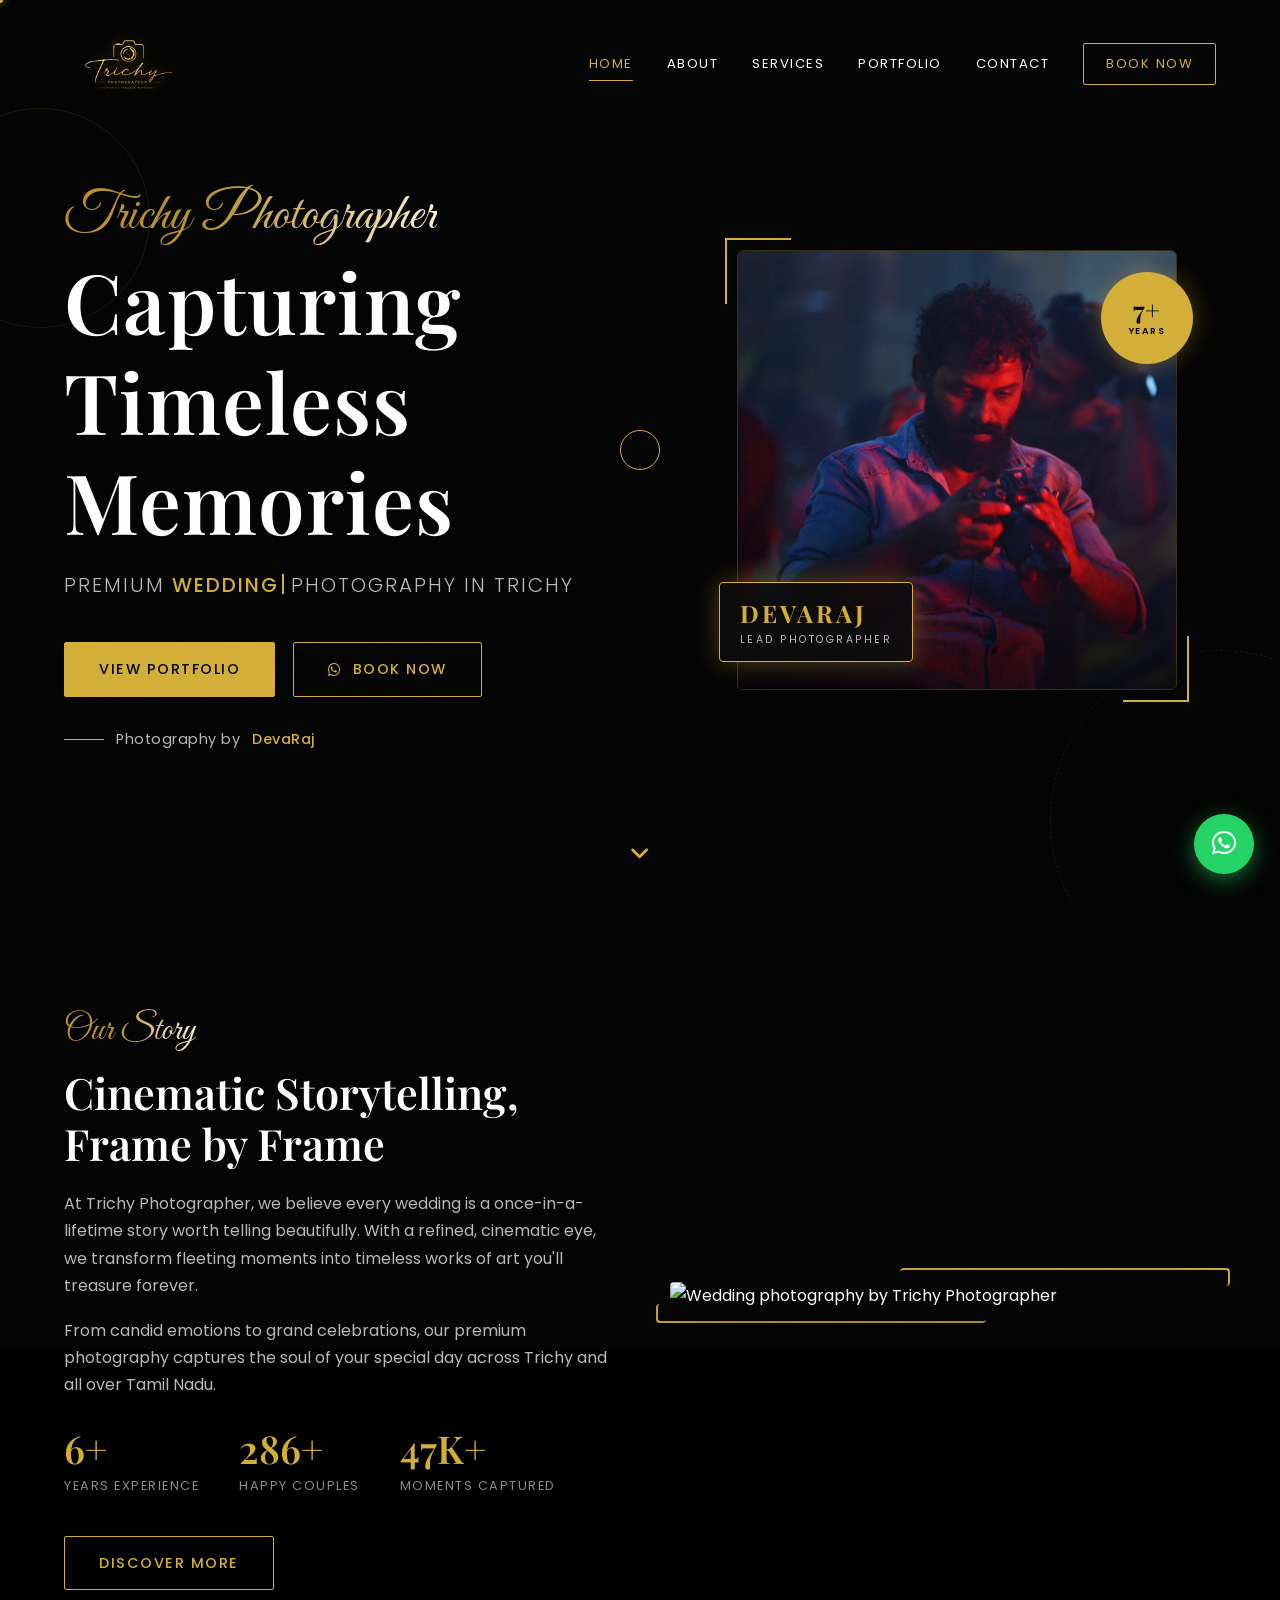
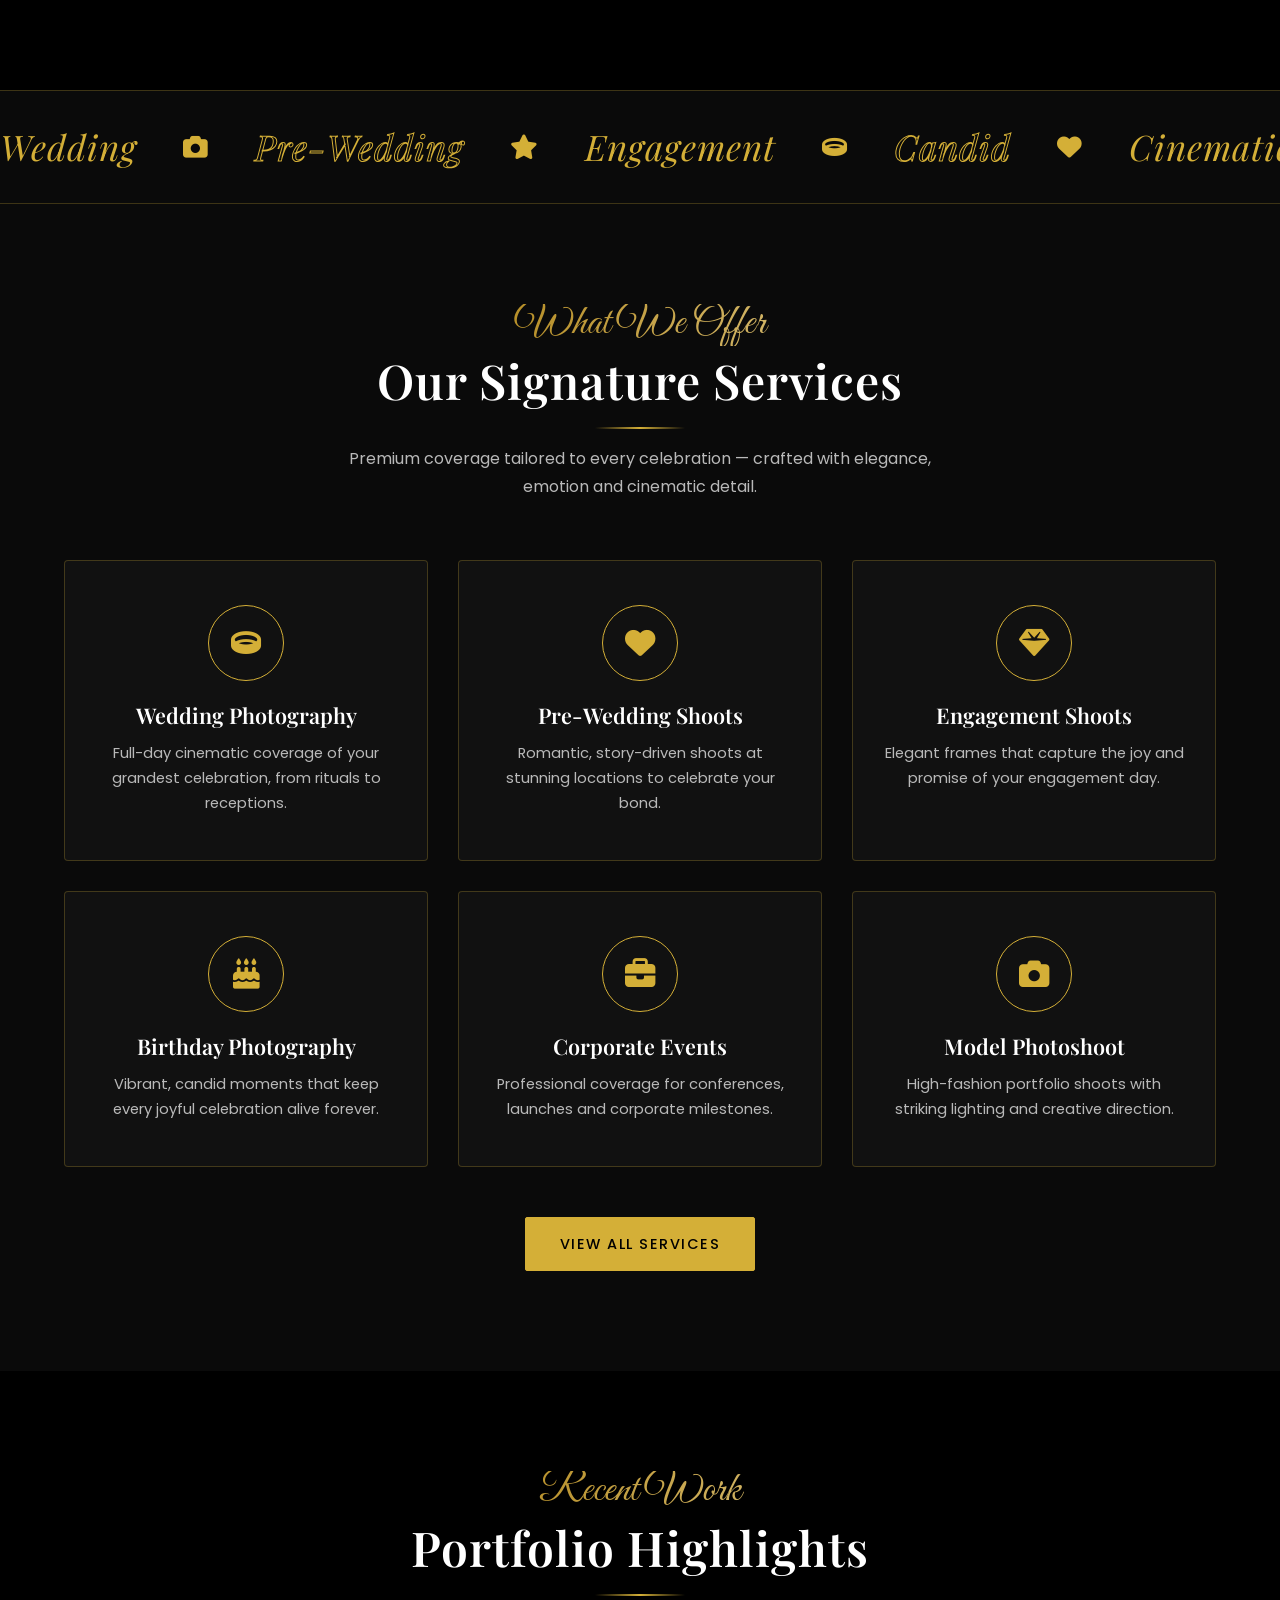
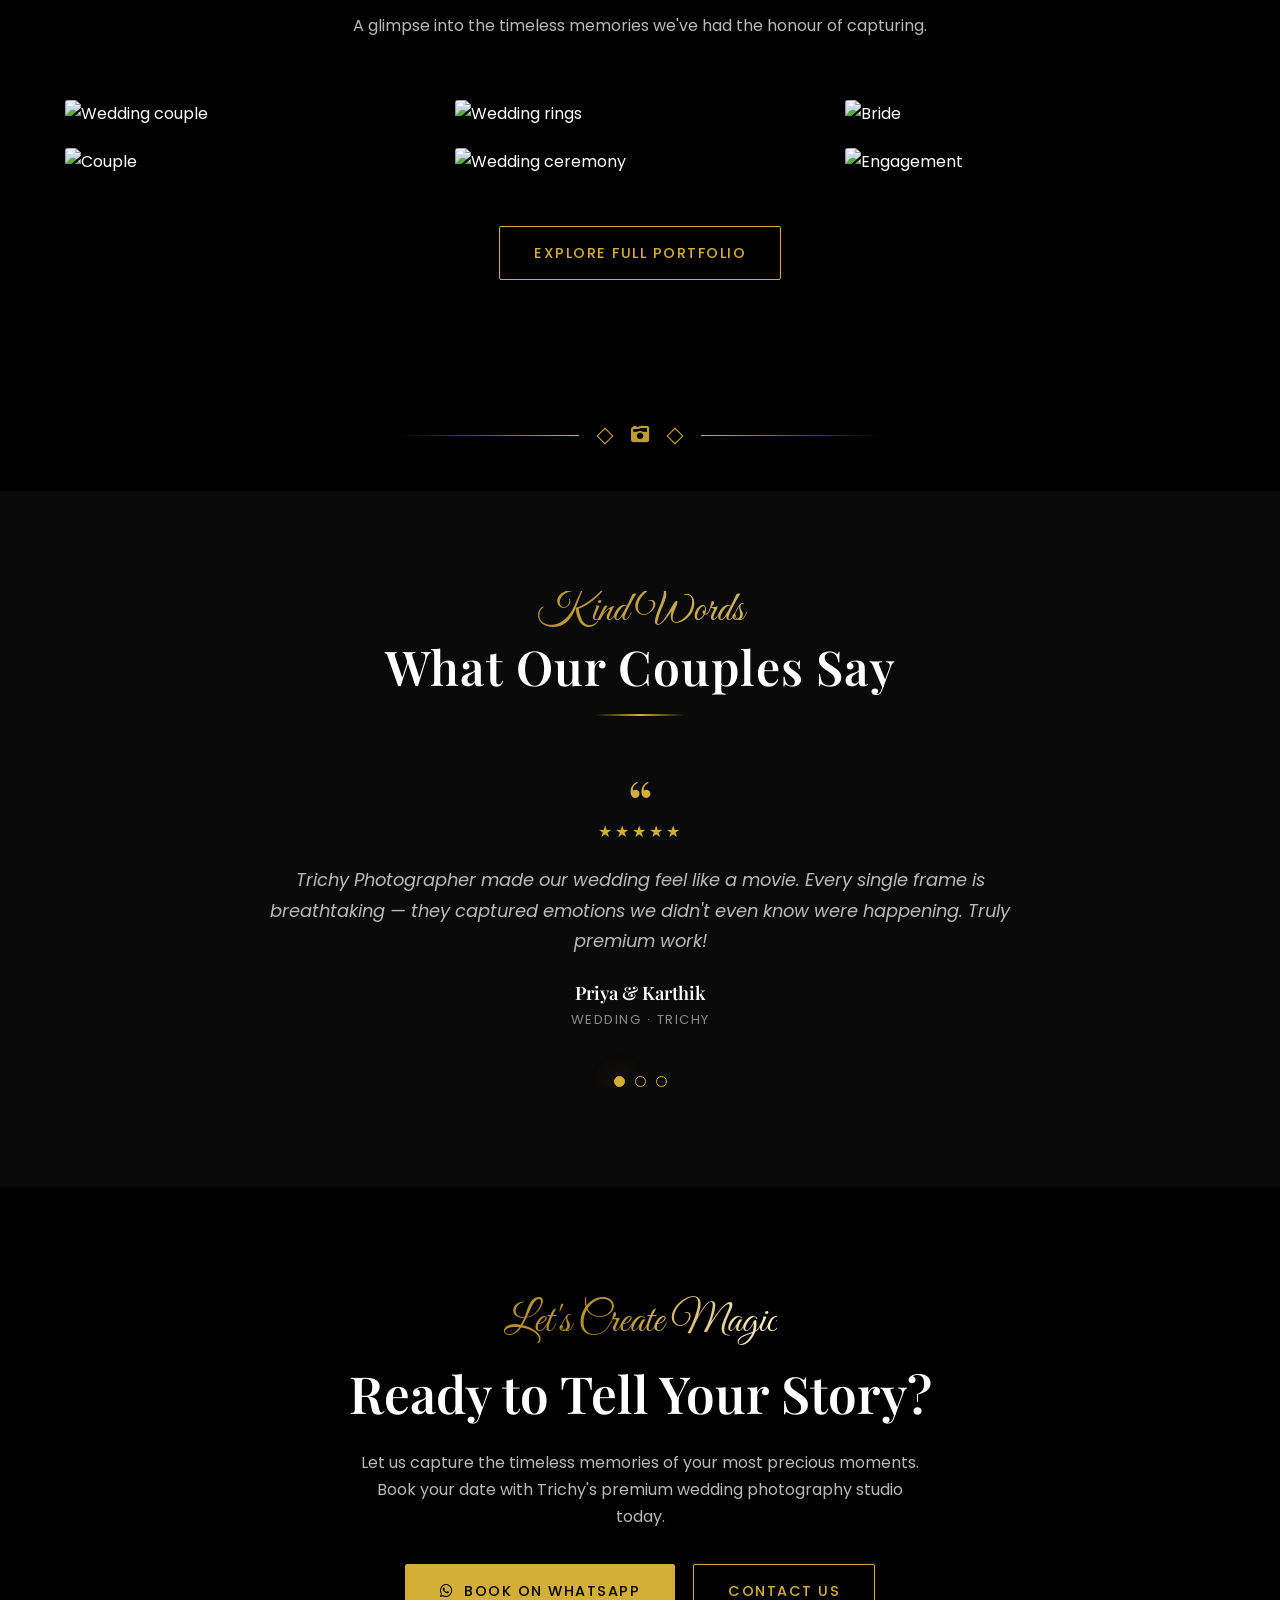
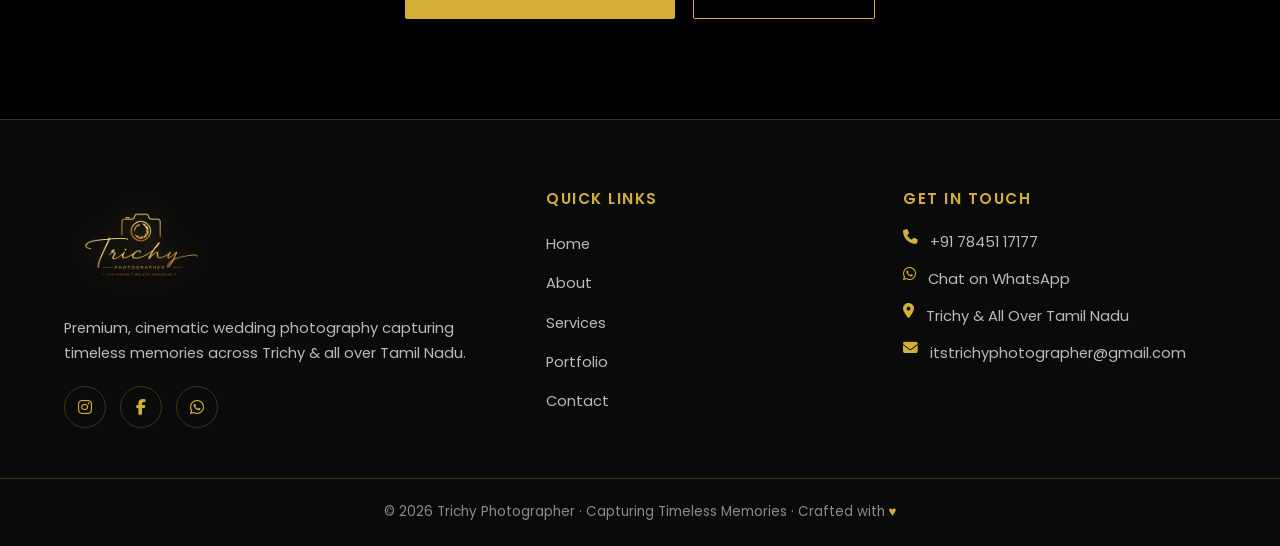
==== commit bf8ffb9d: "Update contact email to itstrichyphotographer@gmail.com Co-Authored-By: Claude Opus 4.8 (1M context)" ====
--- a/index.html
+++ b/index.html
@@ -282,7 +282,7 @@
           <li><i class="fas fa-phone"></i> <a href="tel:+917845117177">+91 78451 17177</a></li>
           <li><i class="fab fa-whatsapp"></i> <a href="https://wa.me/917845117177" target="_blank">Chat on WhatsApp</a></li>
           <li><i class="fas fa-location-dot"></i> Trichy &amp; All Over Tamil Nadu</li>
-          <li><i class="fas fa-envelope"></i> hello@trichyphotographer.com</li>
+          <li><i class="fas fa-envelope"></i> itstrichyphotographer@gmail.com</li>
         </ul>
       </div>
     </div>
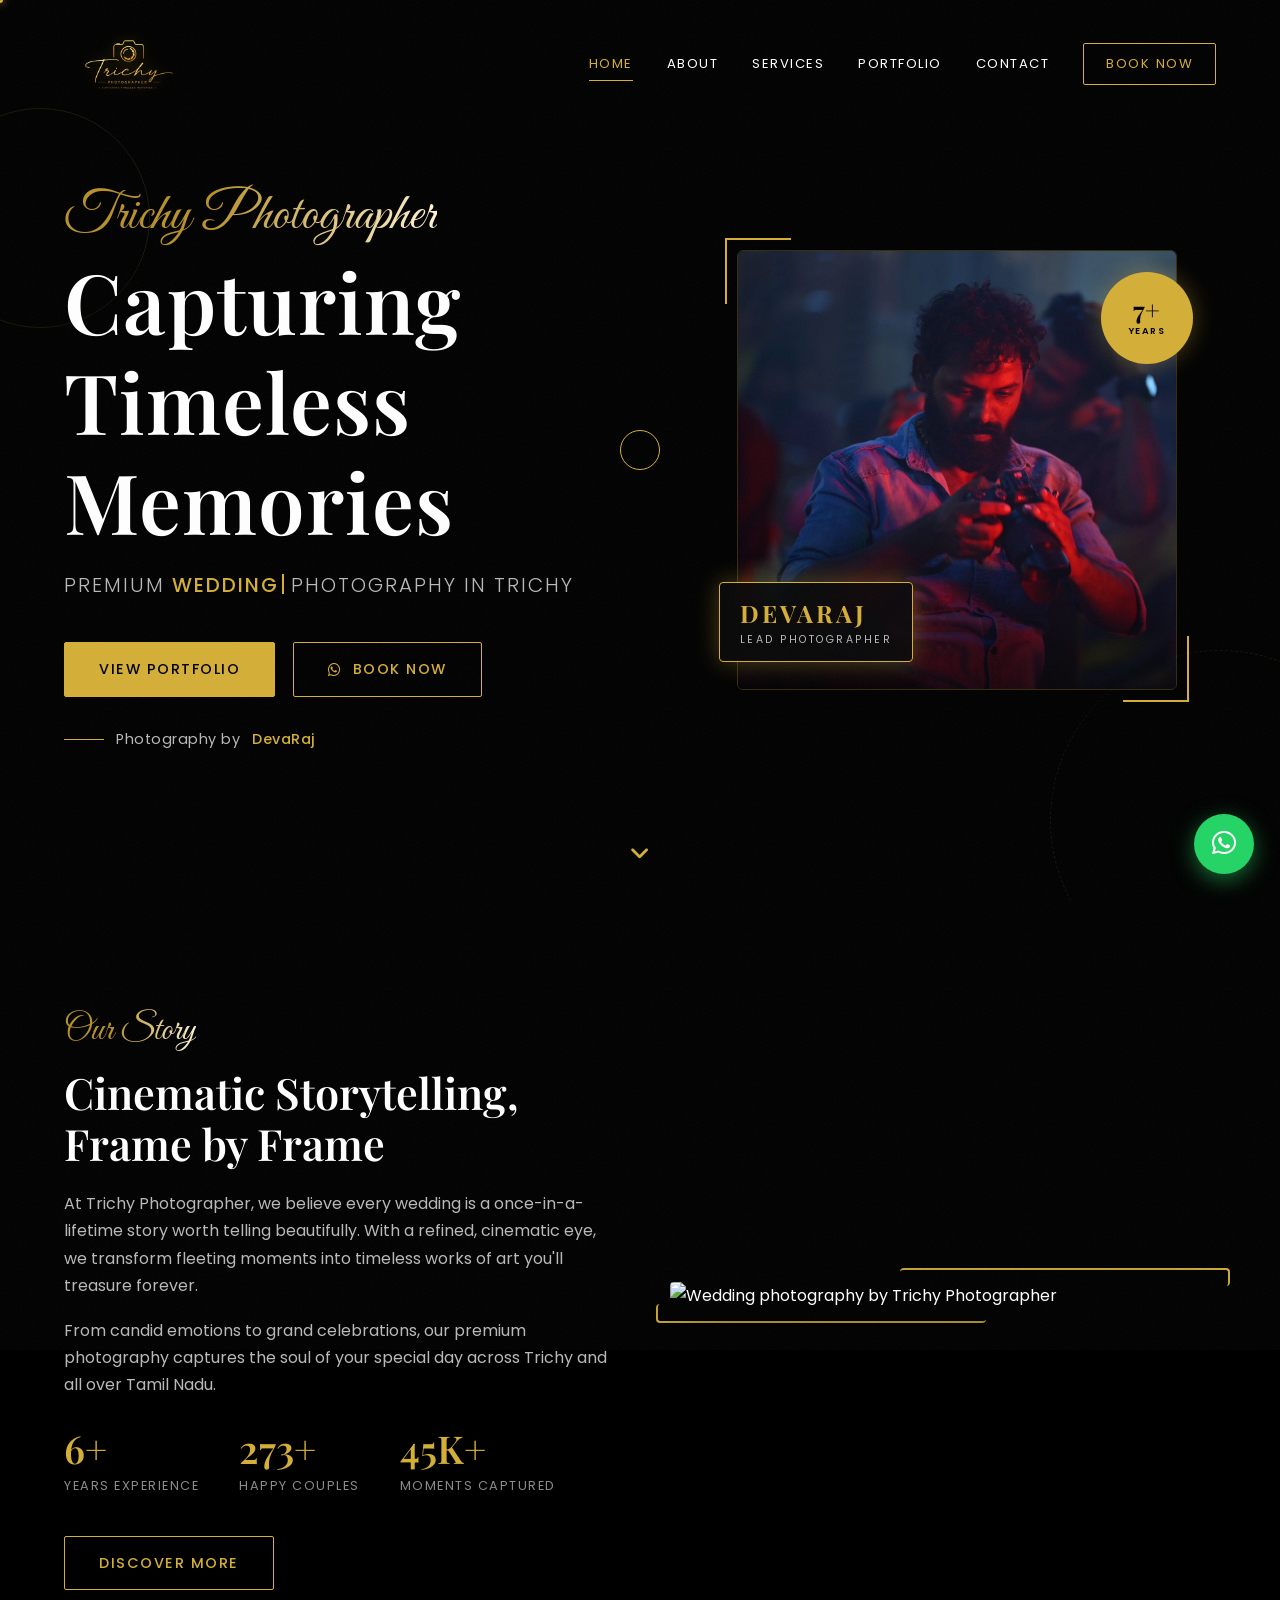
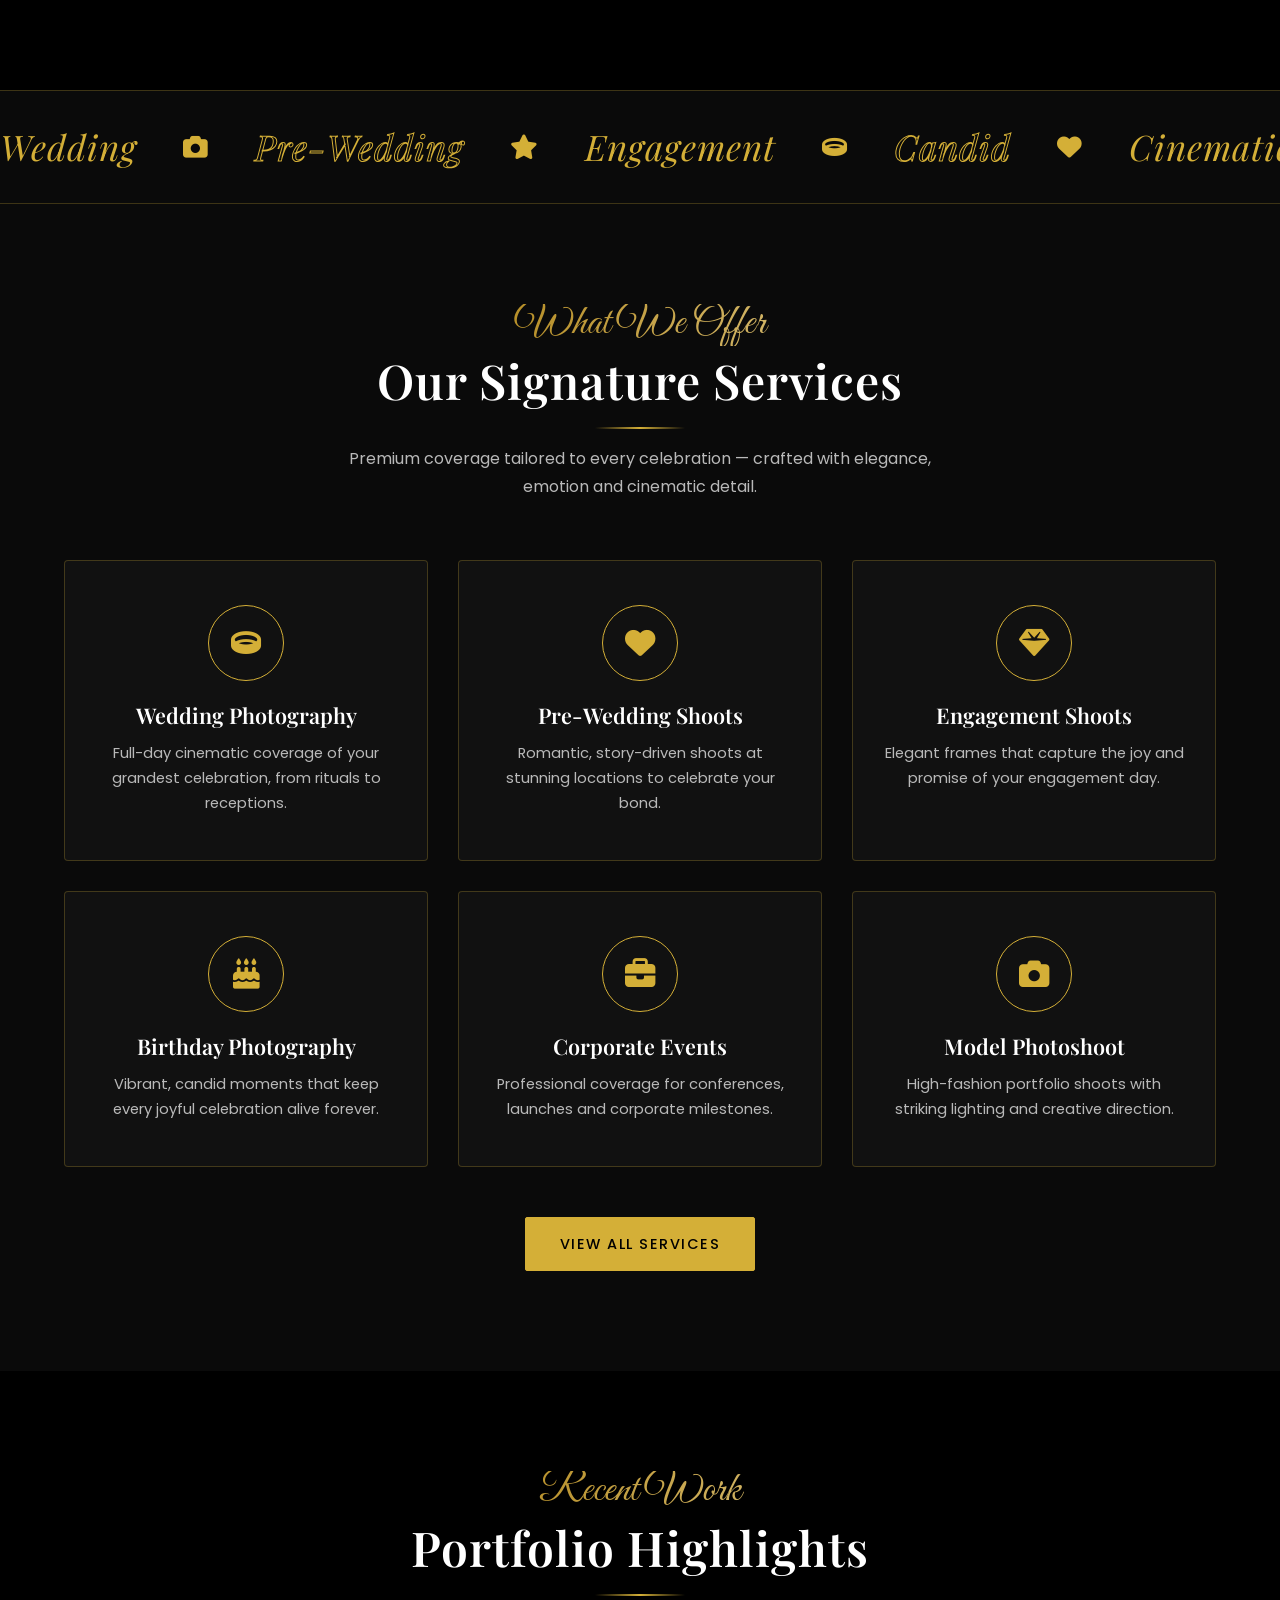
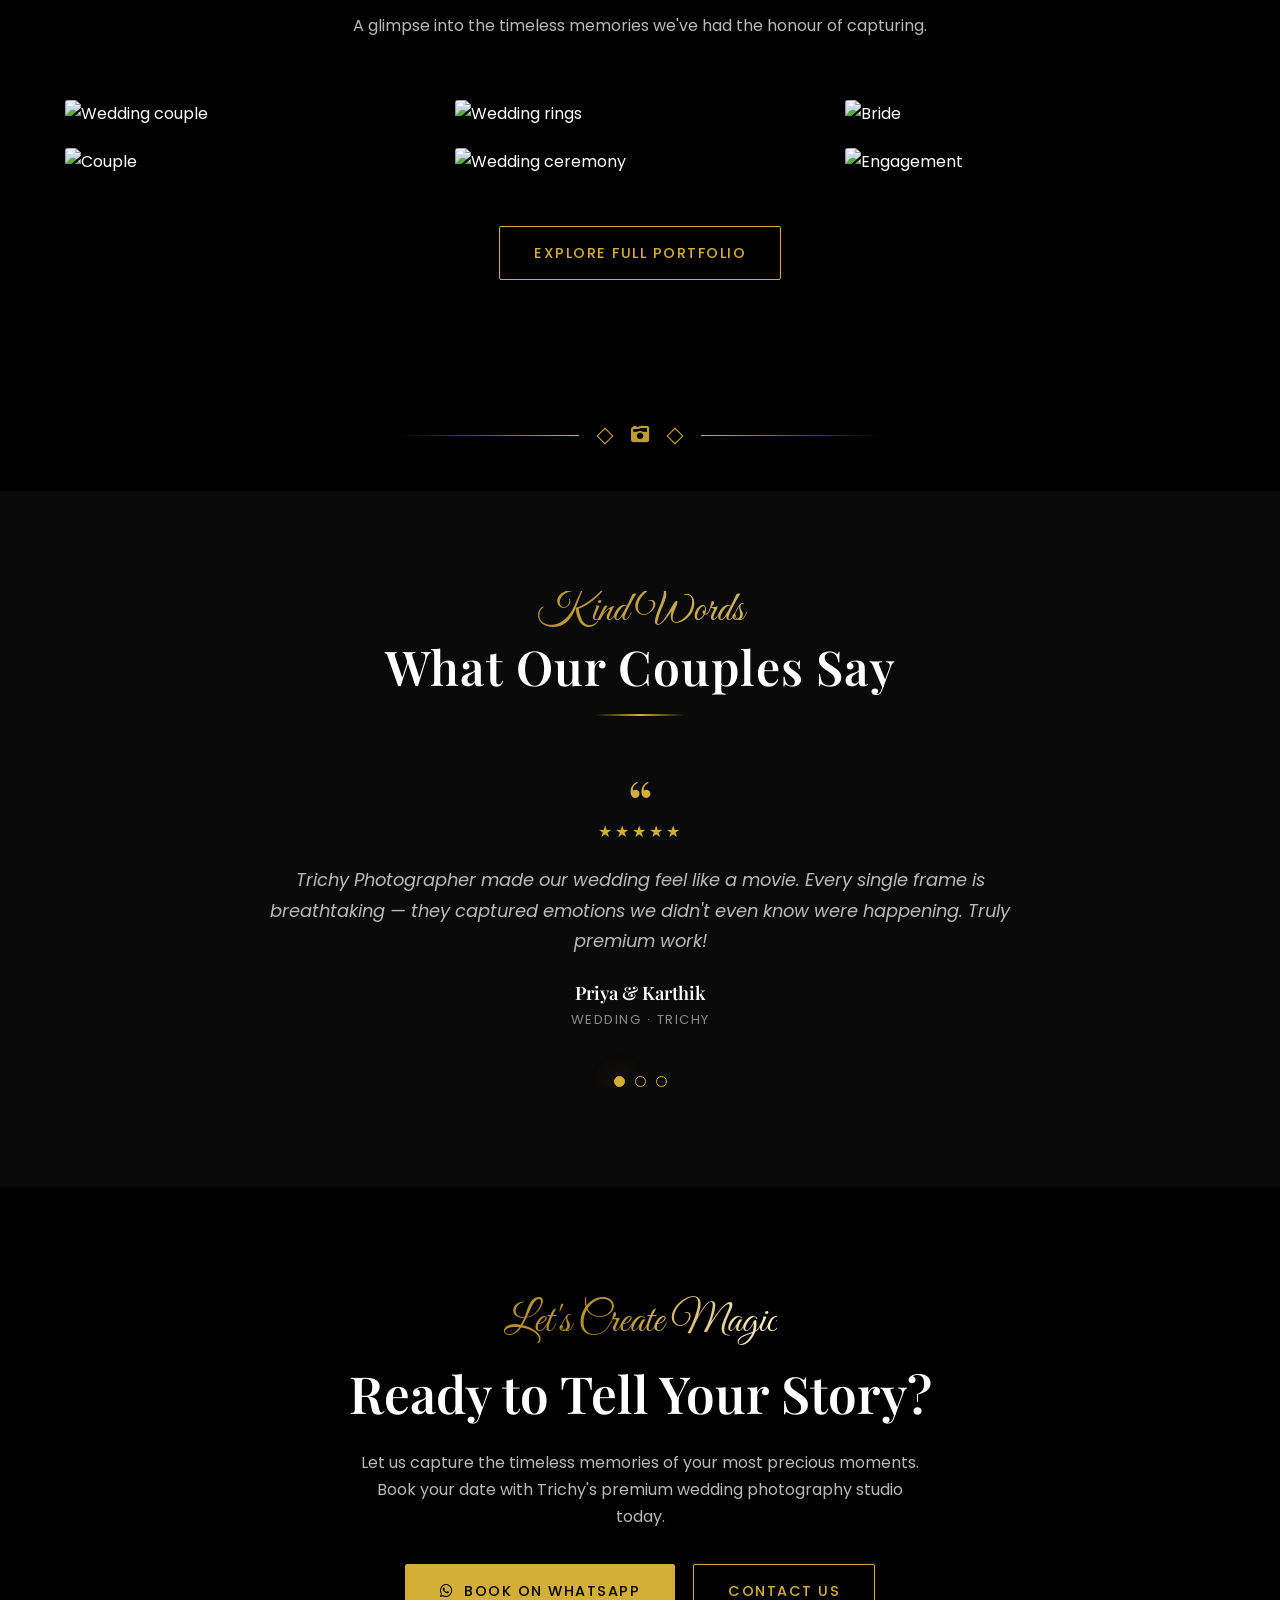
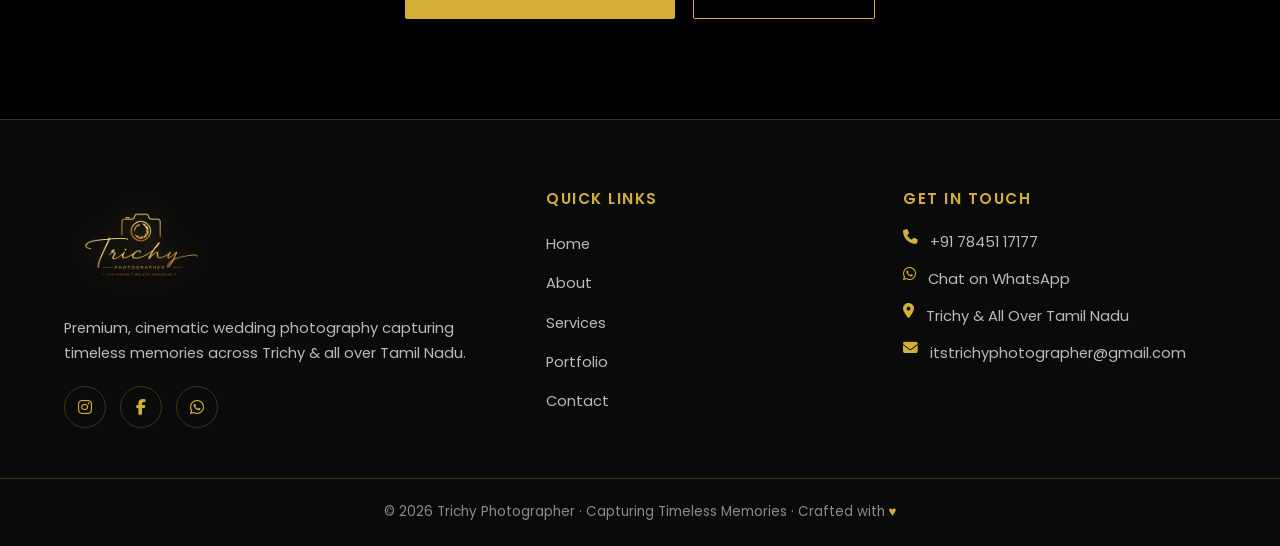
==== commit 8011c398: "Update favicon to trichy_favicon and refine hero Co-Authored-By: Claude Opus 4.8 (1M context) <norep" ====
--- a/index.html
+++ b/index.html
@@ -7,7 +7,7 @@
   <meta name="description" content="Trichy Photographer — premium, cinematic wedding photography in Trichy & all over Tamil Nadu. Capturing timeless memories with an elegant, emotional touch." />
 
   <!-- Favicon -->
-  <link rel="icon" type="image/x-icon" href="images/favicon.ico" />
+  <link rel="icon" type="image/x-icon" href="images/trichy_favicon.ico" />
 
   <!-- Google Fonts: Playfair Display (headings) · Great Vibes (script) · Poppins (body) -->
   <link rel="preconnect" href="https://fonts.googleapis.com" />
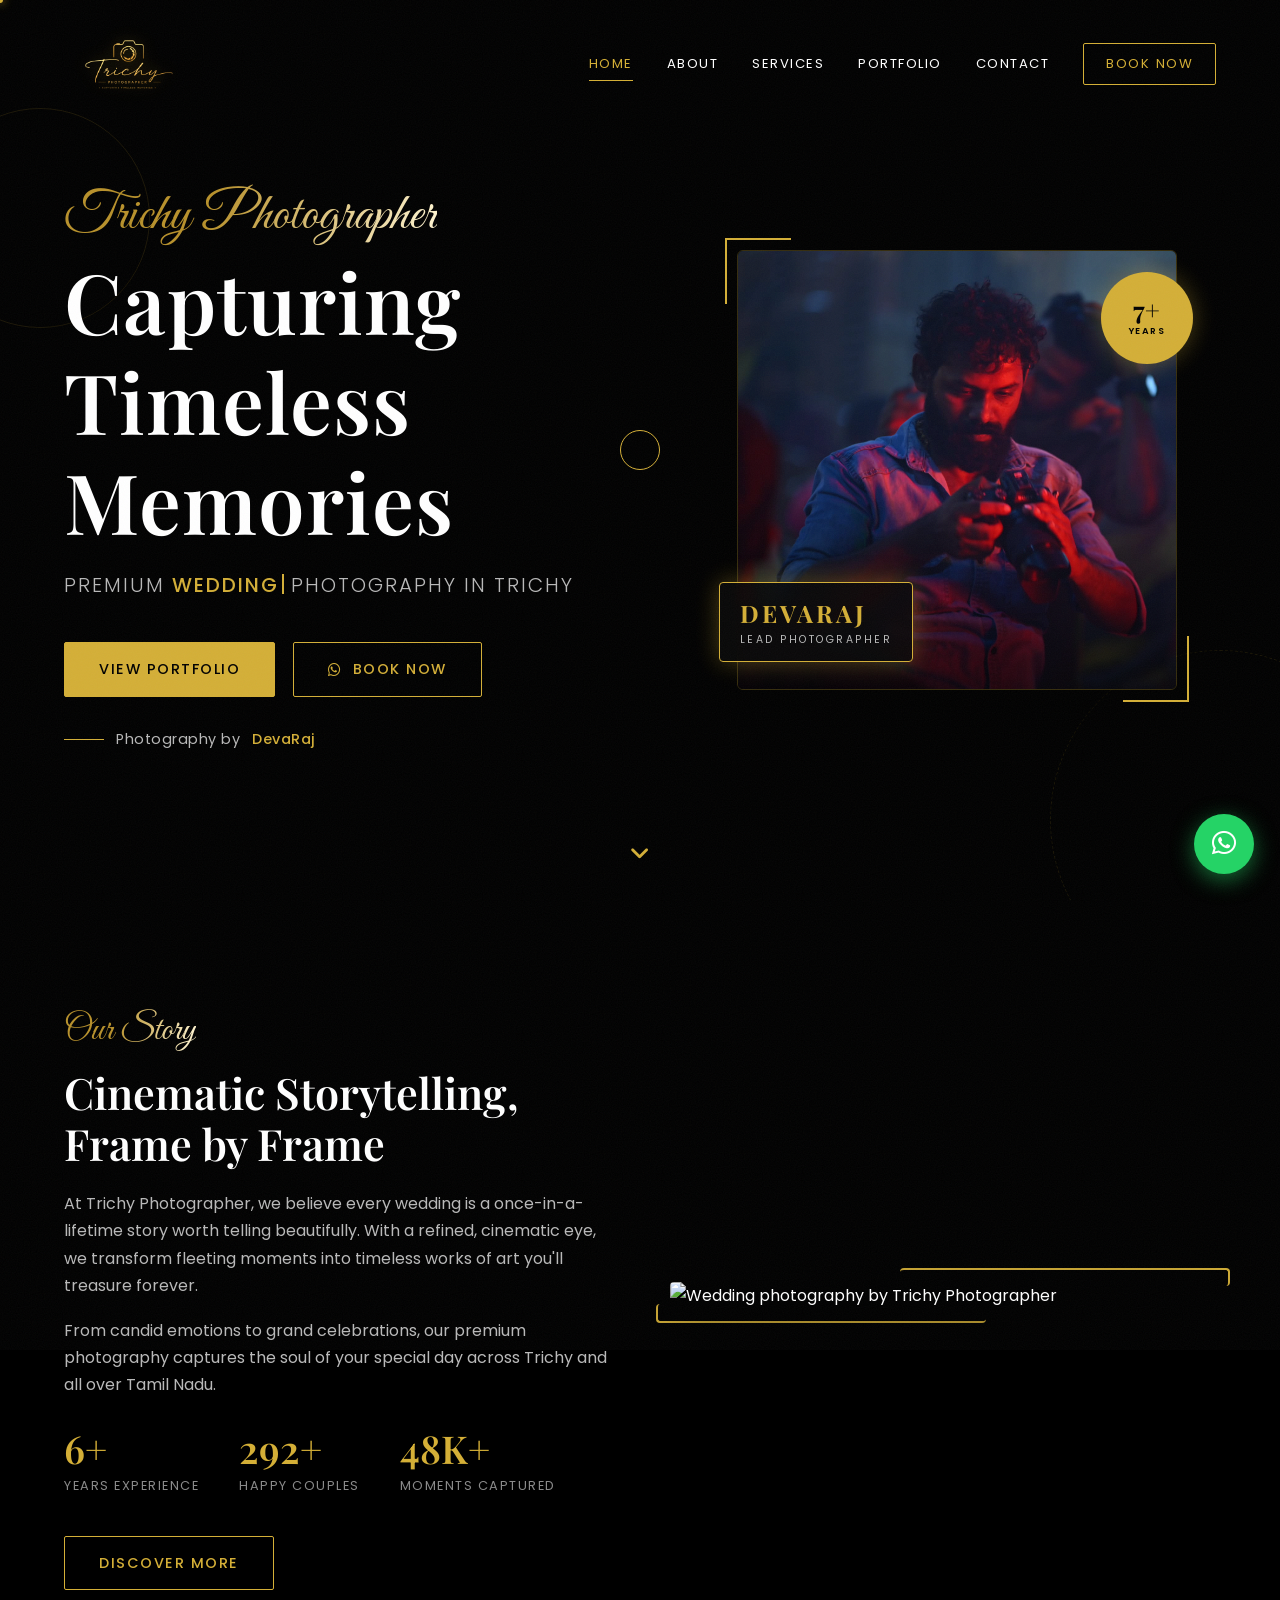
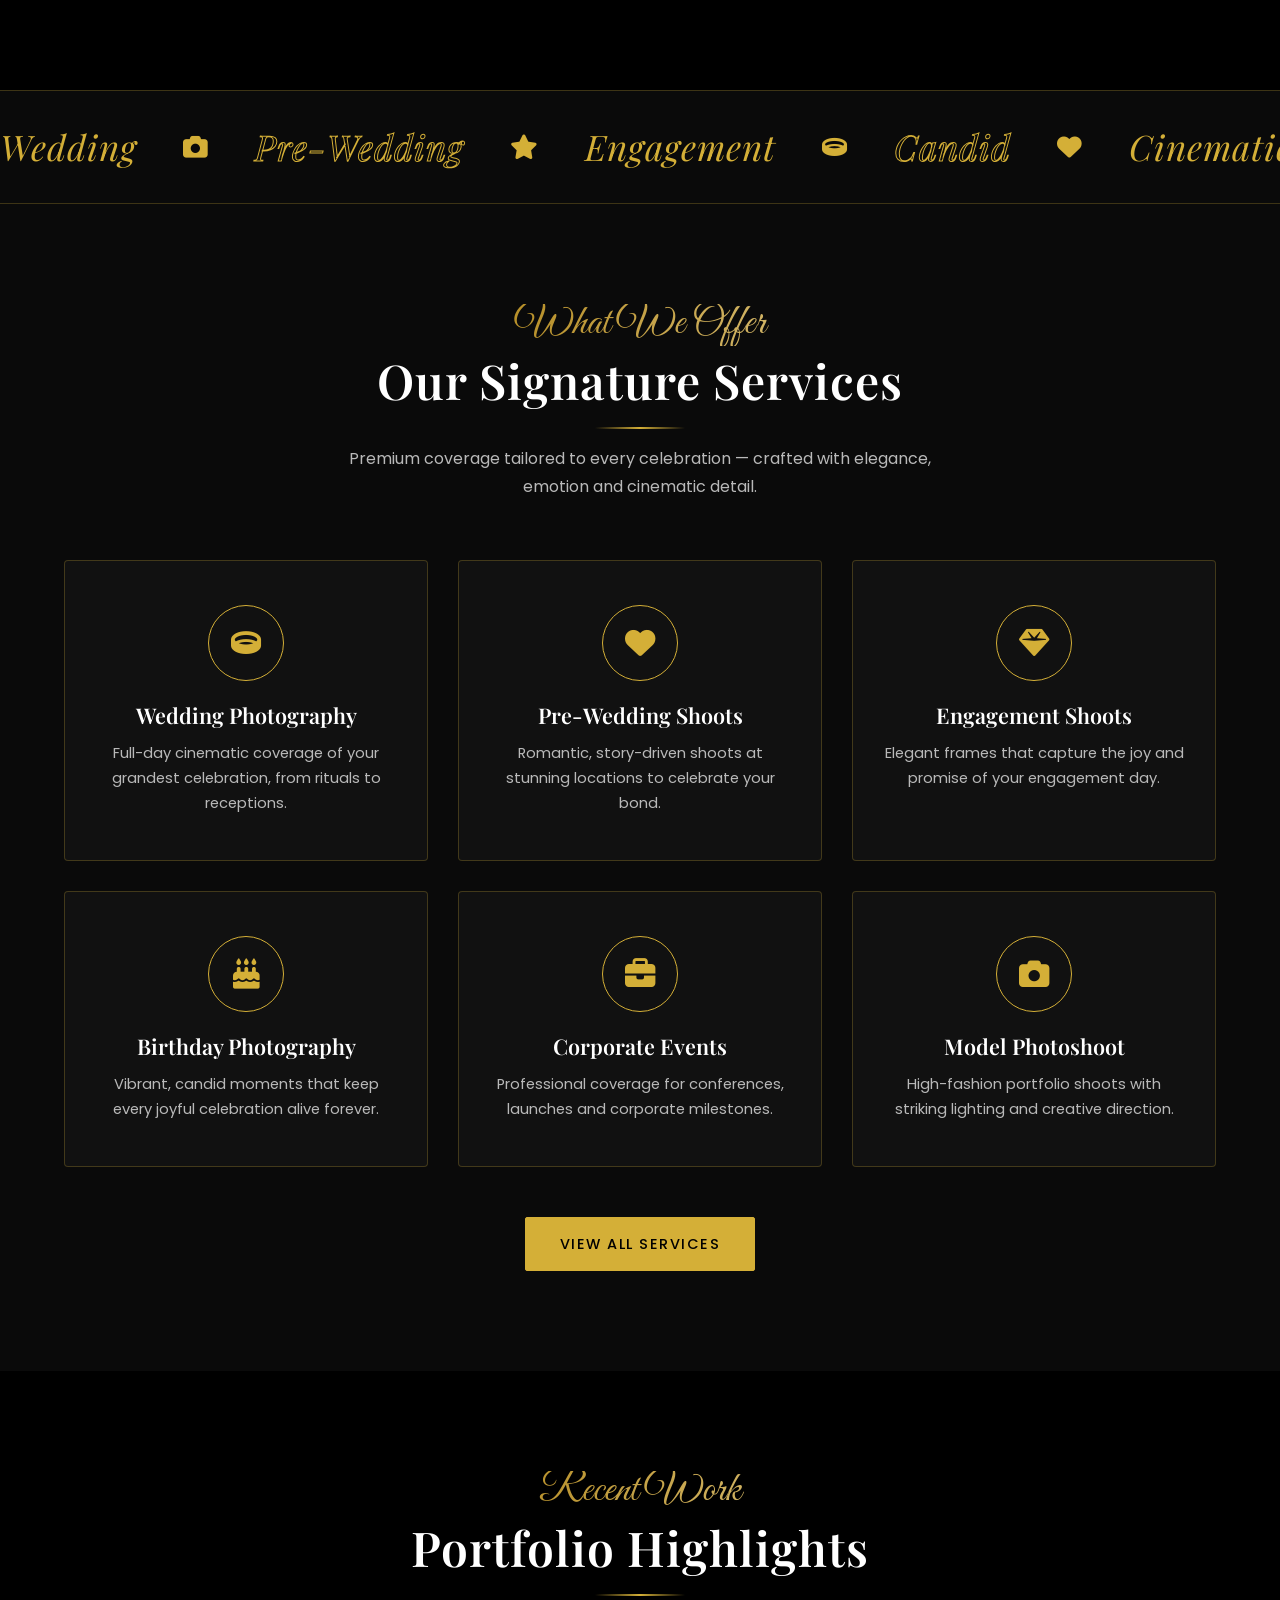
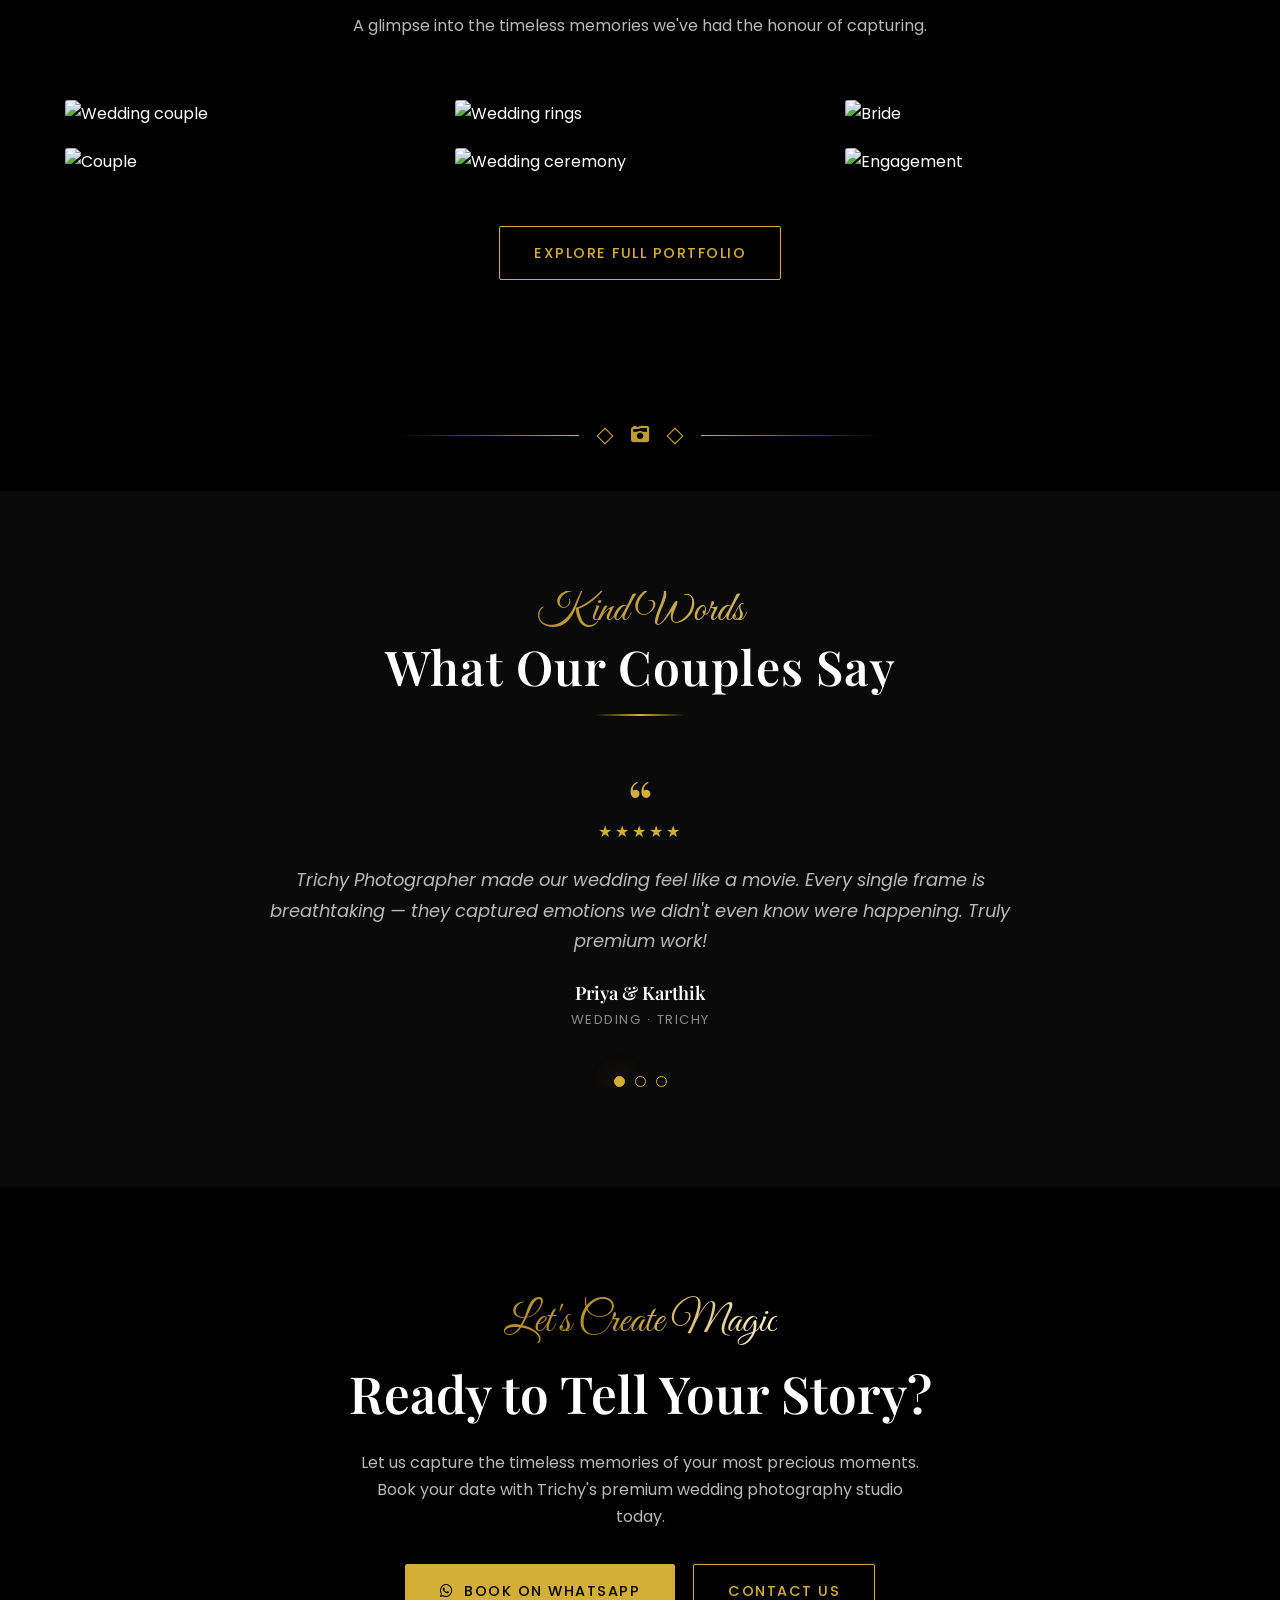
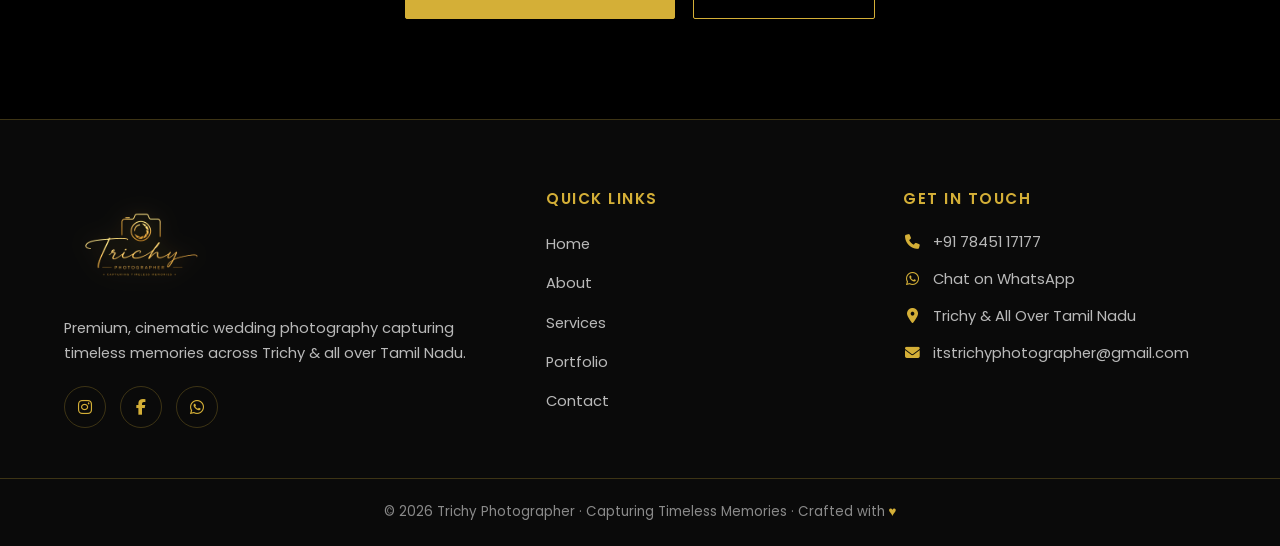
==== commit 3f247076: "Add default pre-filled message to all WhatsApp links Co-Authored-By: Claude Opus 4.8 (1M context) <n" ====
--- a/index.html
+++ b/index.html
@@ -33,7 +33,7 @@
         <a href="services.html">Services</a>
         <a href="portfolio.html">Portfolio</a>
         <a href="contact.html">Contact</a>
-        <a href="https://wa.me/917845117177" class="nav-cta" target="_blank">Book Now</a>
+        <a href="https://wa.me/917845117177?text=Hello%20Trichy%20Photographer!%20I%20am%20interested%20in%20your%20wedding%20photography%20services.%20Please%20share%20the%20availability%20and%20pricing%20details." class="nav-cta" target="_blank">Book Now</a>
       </nav>
     </div>
   </header>
@@ -49,7 +49,7 @@
         <p class="reveal delay-2">Premium <span class="typed-wrap"><span class="typed" data-words="Wedding,Pre-Wedding,Candid,Cinematic,Engagement"></span><span class="typed-caret"></span></span> Photography in Trichy</p>
         <div class="hero-btns reveal delay-3">
           <a href="portfolio.html" class="btn btn-gold">View Portfolio</a>
-          <a href="https://wa.me/917845117177" target="_blank" class="btn btn-ghost"><i class="fab fa-whatsapp"></i> Book Now</a>
+          <a href="https://wa.me/917845117177?text=Hello%20Trichy%20Photographer!%20I%20am%20interested%20in%20your%20wedding%20photography%20services.%20Please%20share%20the%20availability%20and%20pricing%20details." target="_blank" class="btn btn-ghost"><i class="fab fa-whatsapp"></i> Book Now</a>
         </div>
         <div class="hero-credit reveal delay-3"><span class="line"></span> Photography by <b>DevaRaj</b></div>
       </div>
@@ -248,7 +248,7 @@
       <h2 class="reveal delay-1">Ready to Tell Your Story?</h2>
       <p class="reveal delay-2">Let us capture the timeless memories of your most precious moments. Book your date with Trichy's premium wedding photography studio today.</p>
       <div class="hero-btns reveal delay-3">
-        <a href="https://wa.me/917845117177" target="_blank" class="btn btn-gold"><i class="fab fa-whatsapp"></i> Book on WhatsApp</a>
+        <a href="https://wa.me/917845117177?text=Hello%20Trichy%20Photographer!%20I%20am%20interested%20in%20your%20wedding%20photography%20services.%20Please%20share%20the%20availability%20and%20pricing%20details." target="_blank" class="btn btn-gold"><i class="fab fa-whatsapp"></i> Book on WhatsApp</a>
         <a href="contact.html" class="btn btn-ghost">Contact Us</a>
       </div>
     </div>
@@ -263,7 +263,7 @@
         <div class="socials">
           <a href="https://instagram.com/trichyphotographer" target="_blank" aria-label="Instagram"><i class="fab fa-instagram"></i></a>
           <a href="https://facebook.com/trichyphotographer" target="_blank" aria-label="Facebook"><i class="fab fa-facebook-f"></i></a>
-          <a href="https://wa.me/917845117177" target="_blank" aria-label="WhatsApp"><i class="fab fa-whatsapp"></i></a>
+          <a href="https://wa.me/917845117177?text=Hello%20Trichy%20Photographer!%20I%20am%20interested%20in%20your%20wedding%20photography%20services.%20Please%20share%20the%20availability%20and%20pricing%20details." target="_blank" aria-label="WhatsApp"><i class="fab fa-whatsapp"></i></a>
         </div>
       </div>
       <div class="footer-col">
@@ -280,7 +280,7 @@
         <h4>Get In Touch</h4>
         <ul class="footer-contact">
           <li><i class="fas fa-phone"></i> <a href="tel:+917845117177">+91 78451 17177</a></li>
-          <li><i class="fab fa-whatsapp"></i> <a href="https://wa.me/917845117177" target="_blank">Chat on WhatsApp</a></li>
+          <li><i class="fab fa-whatsapp"></i> <a href="https://wa.me/917845117177?text=Hello%20Trichy%20Photographer!%20I%20am%20interested%20in%20your%20wedding%20photography%20services.%20Please%20share%20the%20availability%20and%20pricing%20details." target="_blank">Chat on WhatsApp</a></li>
           <li><i class="fas fa-location-dot"></i> Trichy &amp; All Over Tamil Nadu</li>
           <li><i class="fas fa-envelope"></i> itstrichyphotographer@gmail.com</li>
         </ul>
@@ -292,7 +292,7 @@
   </footer>
 
   <!-- Floating WhatsApp -->
-  <a href="https://wa.me/917845117177" class="wa-float" target="_blank" aria-label="Chat on WhatsApp"><i class="fab fa-whatsapp"></i></a>
+  <a href="https://wa.me/917845117177?text=Hello%20Trichy%20Photographer!%20I%20am%20interested%20in%20your%20wedding%20photography%20services.%20Please%20share%20the%20availability%20and%20pricing%20details." class="wa-float" target="_blank" aria-label="Chat on WhatsApp"><i class="fab fa-whatsapp"></i></a>
 
   <script src="js/script.js"></script>
 </body>
--- a/css/style.css
+++ b/css/style.css
@@ -492,8 +492,9 @@
 .footer-col ul li { margin-bottom: 12px; }
 .footer-col ul li a { color: var(--grey); font-size: .92rem; transition: all var(--ease); }
 .footer-col ul li a:hover { color: var(--gold); padding-left: 6px; }
-.footer-contact li { display: flex; gap: 12px; color: var(--grey); font-size: .92rem; margin-bottom: 14px; }
-.footer-contact li i { color: var(--gold); }
+.footer-contact li { display: flex; align-items: center; gap: 12px; color: var(--grey); font-size: .92rem; margin-bottom: 14px; }
+.footer-contact li i { color: var(--gold); width: 18px; text-align: center; flex-shrink: 0; }
+.footer-contact li a { word-break: break-word; }
 .socials { display: flex; gap: 14px; margin-top: 6px; }
 .socials a {
   width: 42px; height: 42px; border-radius: 50%; border: 1px solid var(--line);
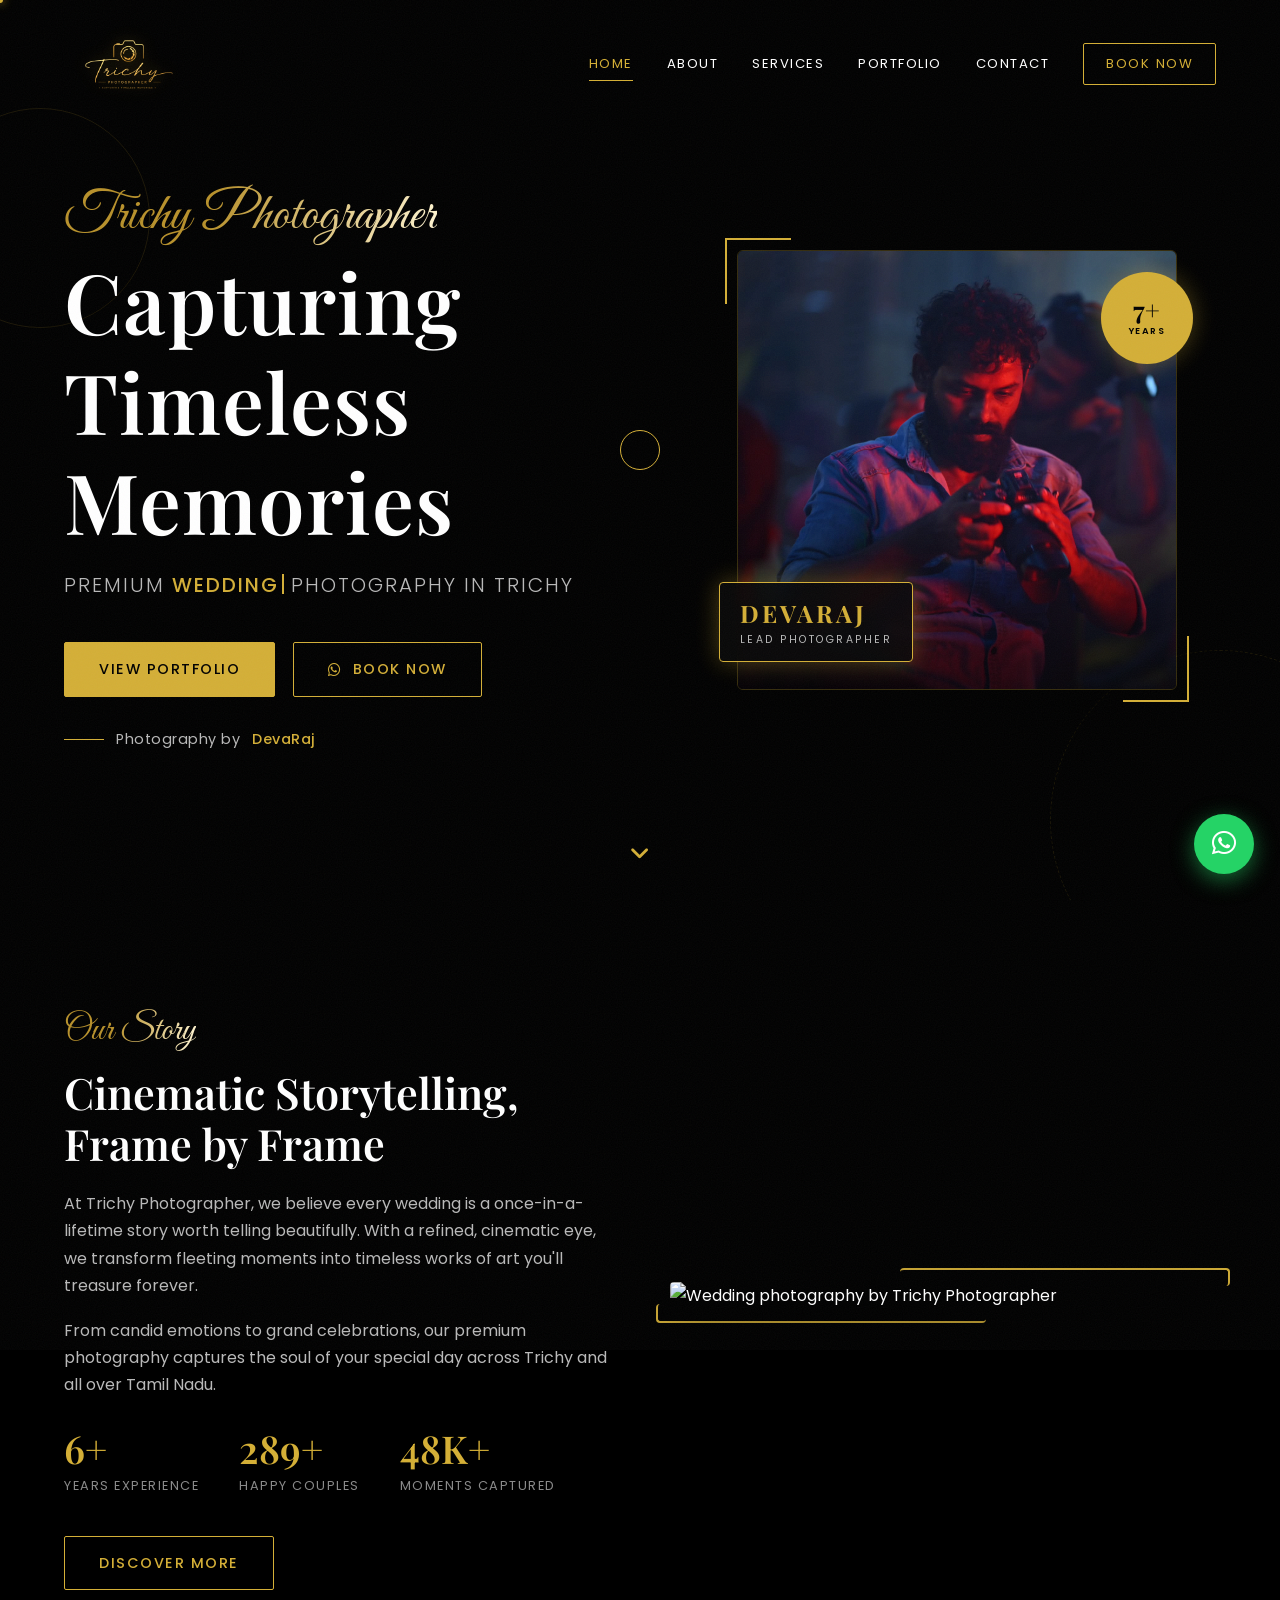
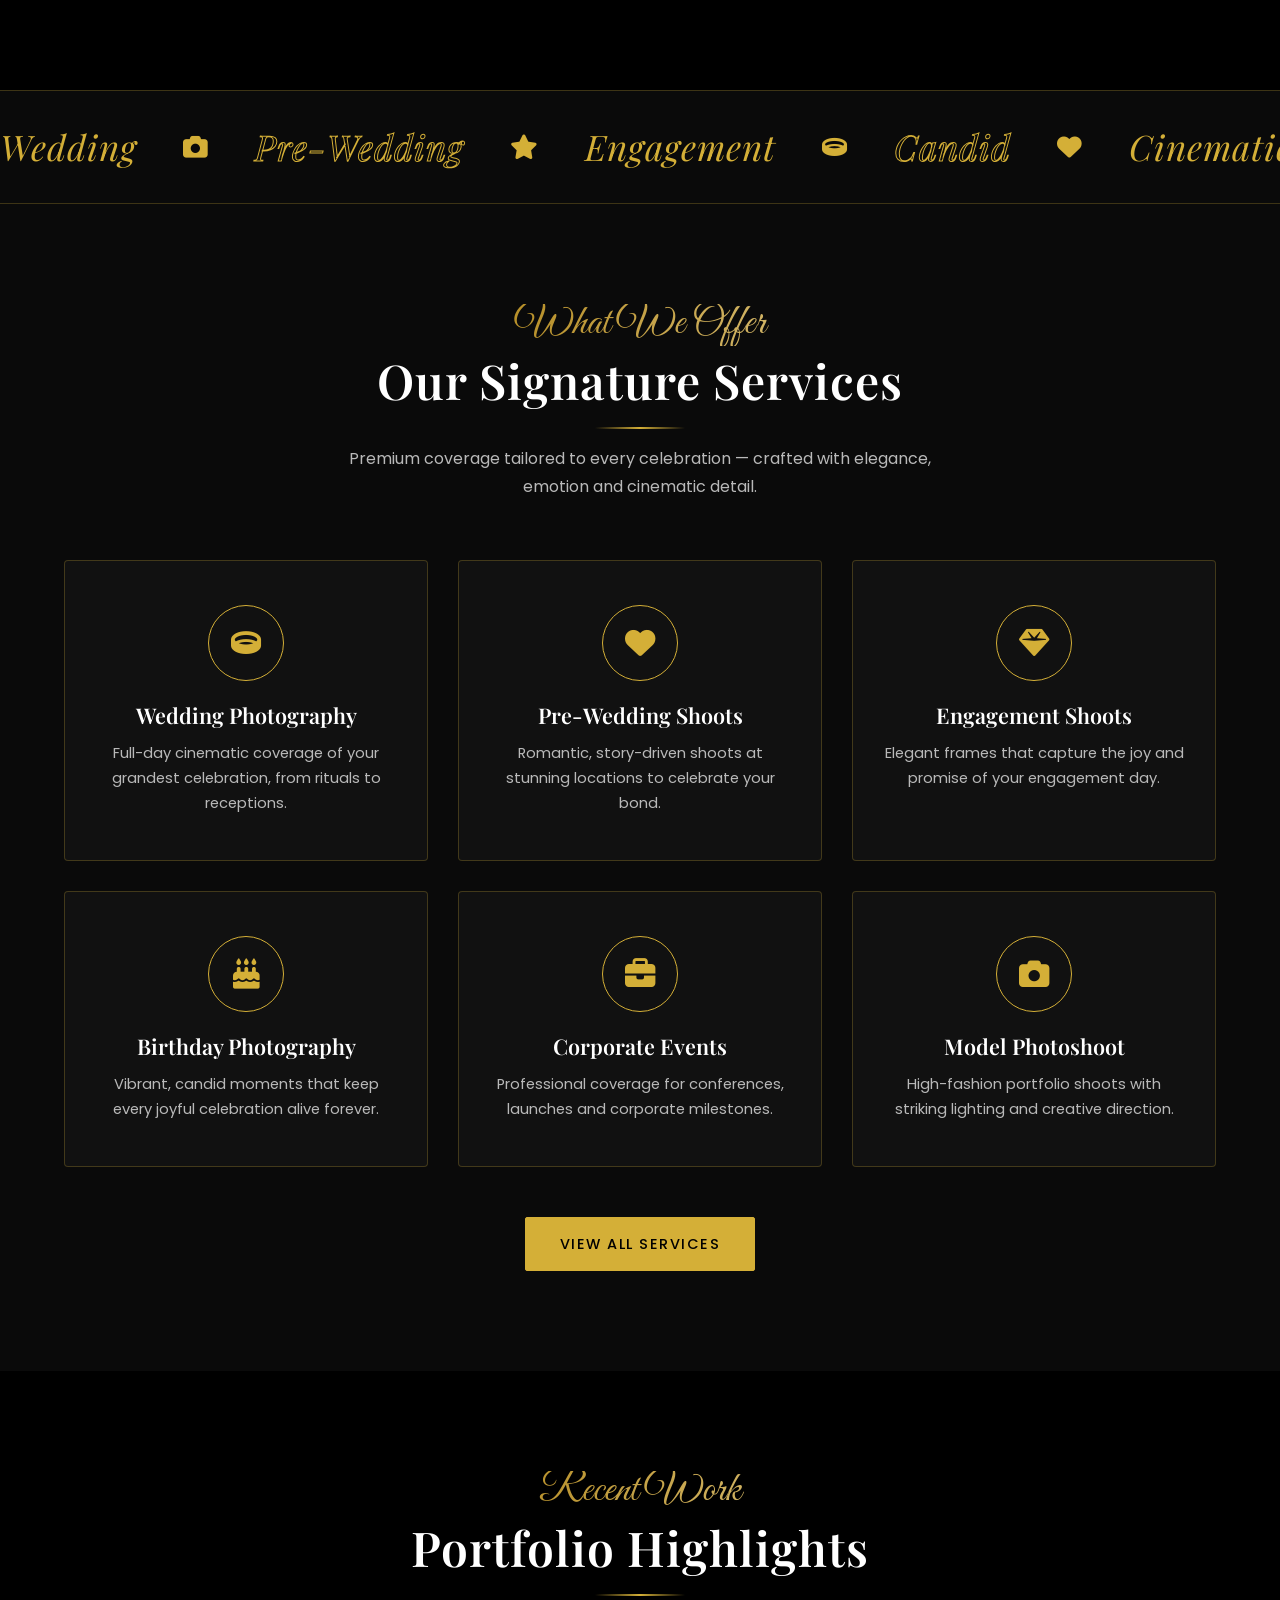
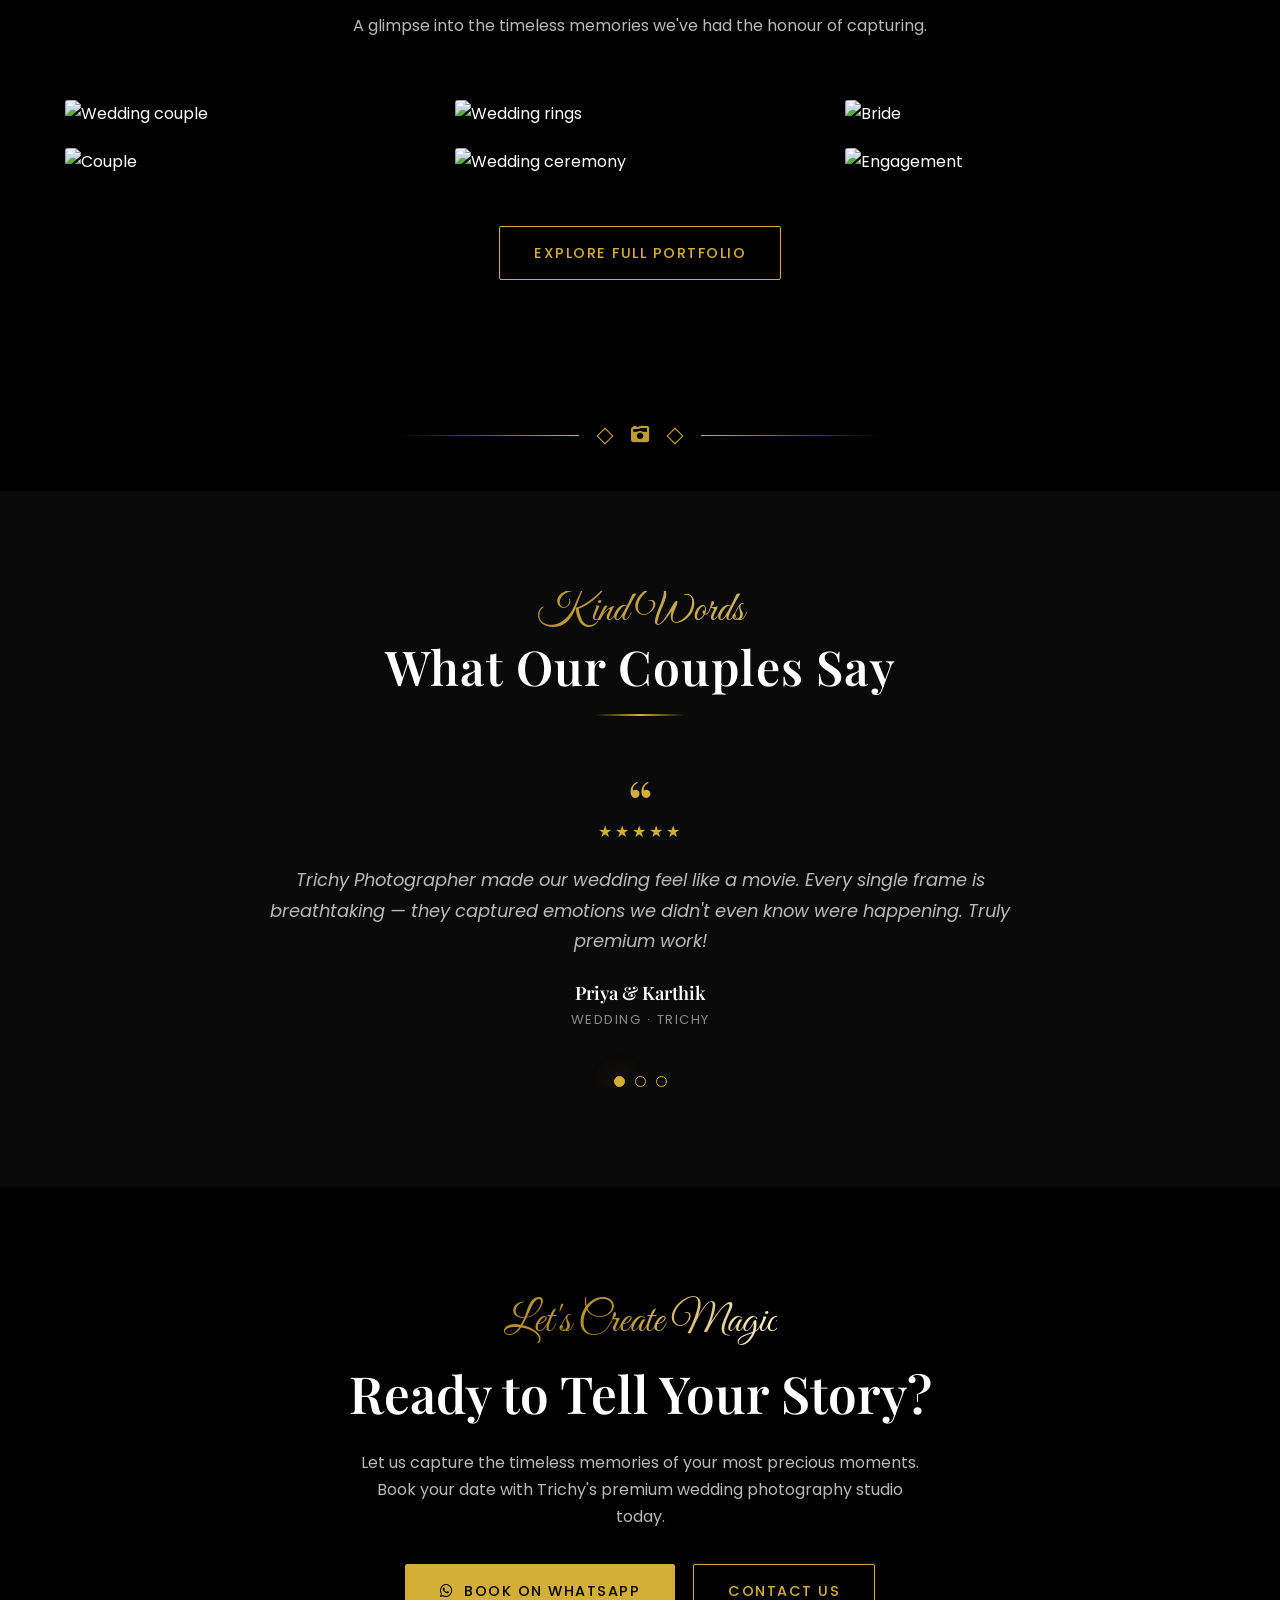
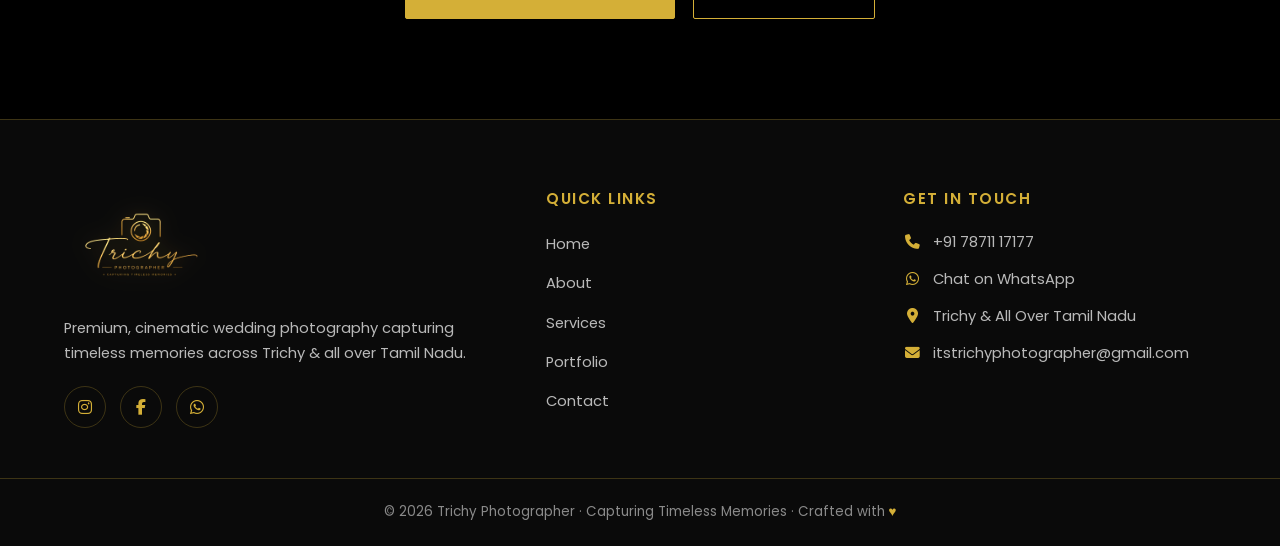
==== commit 91c1662b: "Update contact and WhatsApp number to +91 78711 17177 Co-Authored-By: Claude Opus 4.8 (1M context) <" ====
--- a/index.html
+++ b/index.html
@@ -33,7 +33,7 @@
         <a href="services.html">Services</a>
         <a href="portfolio.html">Portfolio</a>
         <a href="contact.html">Contact</a>
-        <a href="https://wa.me/917845117177?text=Hello%20Trichy%20Photographer!%20I%20am%20interested%20in%20your%20wedding%20photography%20services.%20Please%20share%20the%20availability%20and%20pricing%20details." class="nav-cta" target="_blank">Book Now</a>
+        <a href="https://wa.me/917871117177?text=Hello%20Trichy%20Photographer!%20I%20am%20interested%20in%20your%20wedding%20photography%20services.%20Please%20share%20the%20availability%20and%20pricing%20details." class="nav-cta" target="_blank">Book Now</a>
       </nav>
     </div>
   </header>
@@ -49,7 +49,7 @@
         <p class="reveal delay-2">Premium <span class="typed-wrap"><span class="typed" data-words="Wedding,Pre-Wedding,Candid,Cinematic,Engagement"></span><span class="typed-caret"></span></span> Photography in Trichy</p>
         <div class="hero-btns reveal delay-3">
           <a href="portfolio.html" class="btn btn-gold">View Portfolio</a>
-          <a href="https://wa.me/917845117177?text=Hello%20Trichy%20Photographer!%20I%20am%20interested%20in%20your%20wedding%20photography%20services.%20Please%20share%20the%20availability%20and%20pricing%20details." target="_blank" class="btn btn-ghost"><i class="fab fa-whatsapp"></i> Book Now</a>
+          <a href="https://wa.me/917871117177?text=Hello%20Trichy%20Photographer!%20I%20am%20interested%20in%20your%20wedding%20photography%20services.%20Please%20share%20the%20availability%20and%20pricing%20details." target="_blank" class="btn btn-ghost"><i class="fab fa-whatsapp"></i> Book Now</a>
         </div>
         <div class="hero-credit reveal delay-3"><span class="line"></span> Photography by <b>DevaRaj</b></div>
       </div>
@@ -248,7 +248,7 @@
       <h2 class="reveal delay-1">Ready to Tell Your Story?</h2>
       <p class="reveal delay-2">Let us capture the timeless memories of your most precious moments. Book your date with Trichy's premium wedding photography studio today.</p>
       <div class="hero-btns reveal delay-3">
-        <a href="https://wa.me/917845117177?text=Hello%20Trichy%20Photographer!%20I%20am%20interested%20in%20your%20wedding%20photography%20services.%20Please%20share%20the%20availability%20and%20pricing%20details." target="_blank" class="btn btn-gold"><i class="fab fa-whatsapp"></i> Book on WhatsApp</a>
+        <a href="https://wa.me/917871117177?text=Hello%20Trichy%20Photographer!%20I%20am%20interested%20in%20your%20wedding%20photography%20services.%20Please%20share%20the%20availability%20and%20pricing%20details." target="_blank" class="btn btn-gold"><i class="fab fa-whatsapp"></i> Book on WhatsApp</a>
         <a href="contact.html" class="btn btn-ghost">Contact Us</a>
       </div>
     </div>
@@ -263,7 +263,7 @@
         <div class="socials">
           <a href="https://instagram.com/trichyphotographer" target="_blank" aria-label="Instagram"><i class="fab fa-instagram"></i></a>
           <a href="https://facebook.com/trichyphotographer" target="_blank" aria-label="Facebook"><i class="fab fa-facebook-f"></i></a>
-          <a href="https://wa.me/917845117177?text=Hello%20Trichy%20Photographer!%20I%20am%20interested%20in%20your%20wedding%20photography%20services.%20Please%20share%20the%20availability%20and%20pricing%20details." target="_blank" aria-label="WhatsApp"><i class="fab fa-whatsapp"></i></a>
+          <a href="https://wa.me/917871117177?text=Hello%20Trichy%20Photographer!%20I%20am%20interested%20in%20your%20wedding%20photography%20services.%20Please%20share%20the%20availability%20and%20pricing%20details." target="_blank" aria-label="WhatsApp"><i class="fab fa-whatsapp"></i></a>
         </div>
       </div>
       <div class="footer-col">
@@ -279,8 +279,8 @@
       <div class="footer-col">
         <h4>Get In Touch</h4>
         <ul class="footer-contact">
-          <li><i class="fas fa-phone"></i> <a href="tel:+917845117177">+91 78451 17177</a></li>
-          <li><i class="fab fa-whatsapp"></i> <a href="https://wa.me/917845117177?text=Hello%20Trichy%20Photographer!%20I%20am%20interested%20in%20your%20wedding%20photography%20services.%20Please%20share%20the%20availability%20and%20pricing%20details." target="_blank">Chat on WhatsApp</a></li>
+          <li><i class="fas fa-phone"></i> <a href="tel:+917871117177">+91 78711 17177</a></li>
+          <li><i class="fab fa-whatsapp"></i> <a href="https://wa.me/917871117177?text=Hello%20Trichy%20Photographer!%20I%20am%20interested%20in%20your%20wedding%20photography%20services.%20Please%20share%20the%20availability%20and%20pricing%20details." target="_blank">Chat on WhatsApp</a></li>
           <li><i class="fas fa-location-dot"></i> Trichy &amp; All Over Tamil Nadu</li>
           <li><i class="fas fa-envelope"></i> itstrichyphotographer@gmail.com</li>
         </ul>
@@ -292,7 +292,7 @@
   </footer>
 
   <!-- Floating WhatsApp -->
-  <a href="https://wa.me/917845117177?text=Hello%20Trichy%20Photographer!%20I%20am%20interested%20in%20your%20wedding%20photography%20services.%20Please%20share%20the%20availability%20and%20pricing%20details." class="wa-float" target="_blank" aria-label="Chat on WhatsApp"><i class="fab fa-whatsapp"></i></a>
+  <a href="https://wa.me/917871117177?text=Hello%20Trichy%20Photographer!%20I%20am%20interested%20in%20your%20wedding%20photography%20services.%20Please%20share%20the%20availability%20and%20pricing%20details." class="wa-float" target="_blank" aria-label="Chat on WhatsApp"><i class="fab fa-whatsapp"></i></a>
 
   <script src="js/script.js"></script>
 </body>
